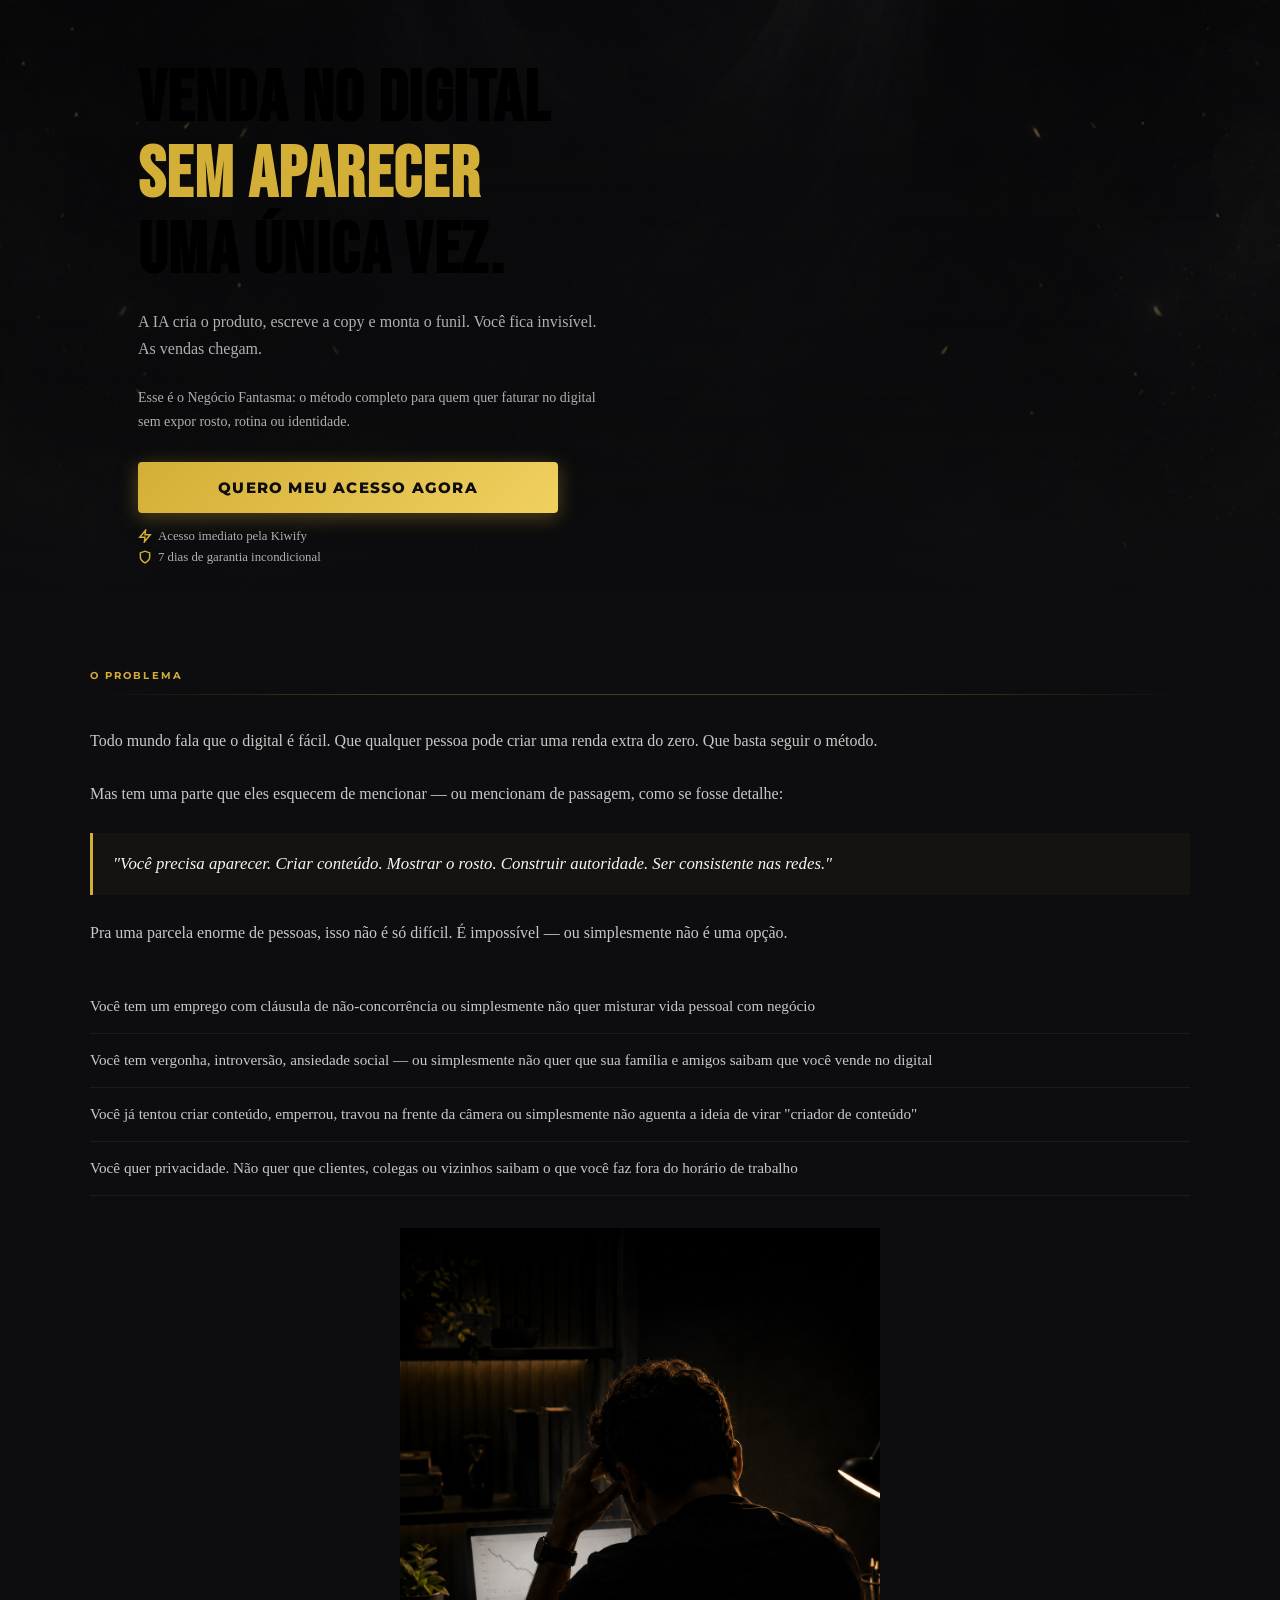
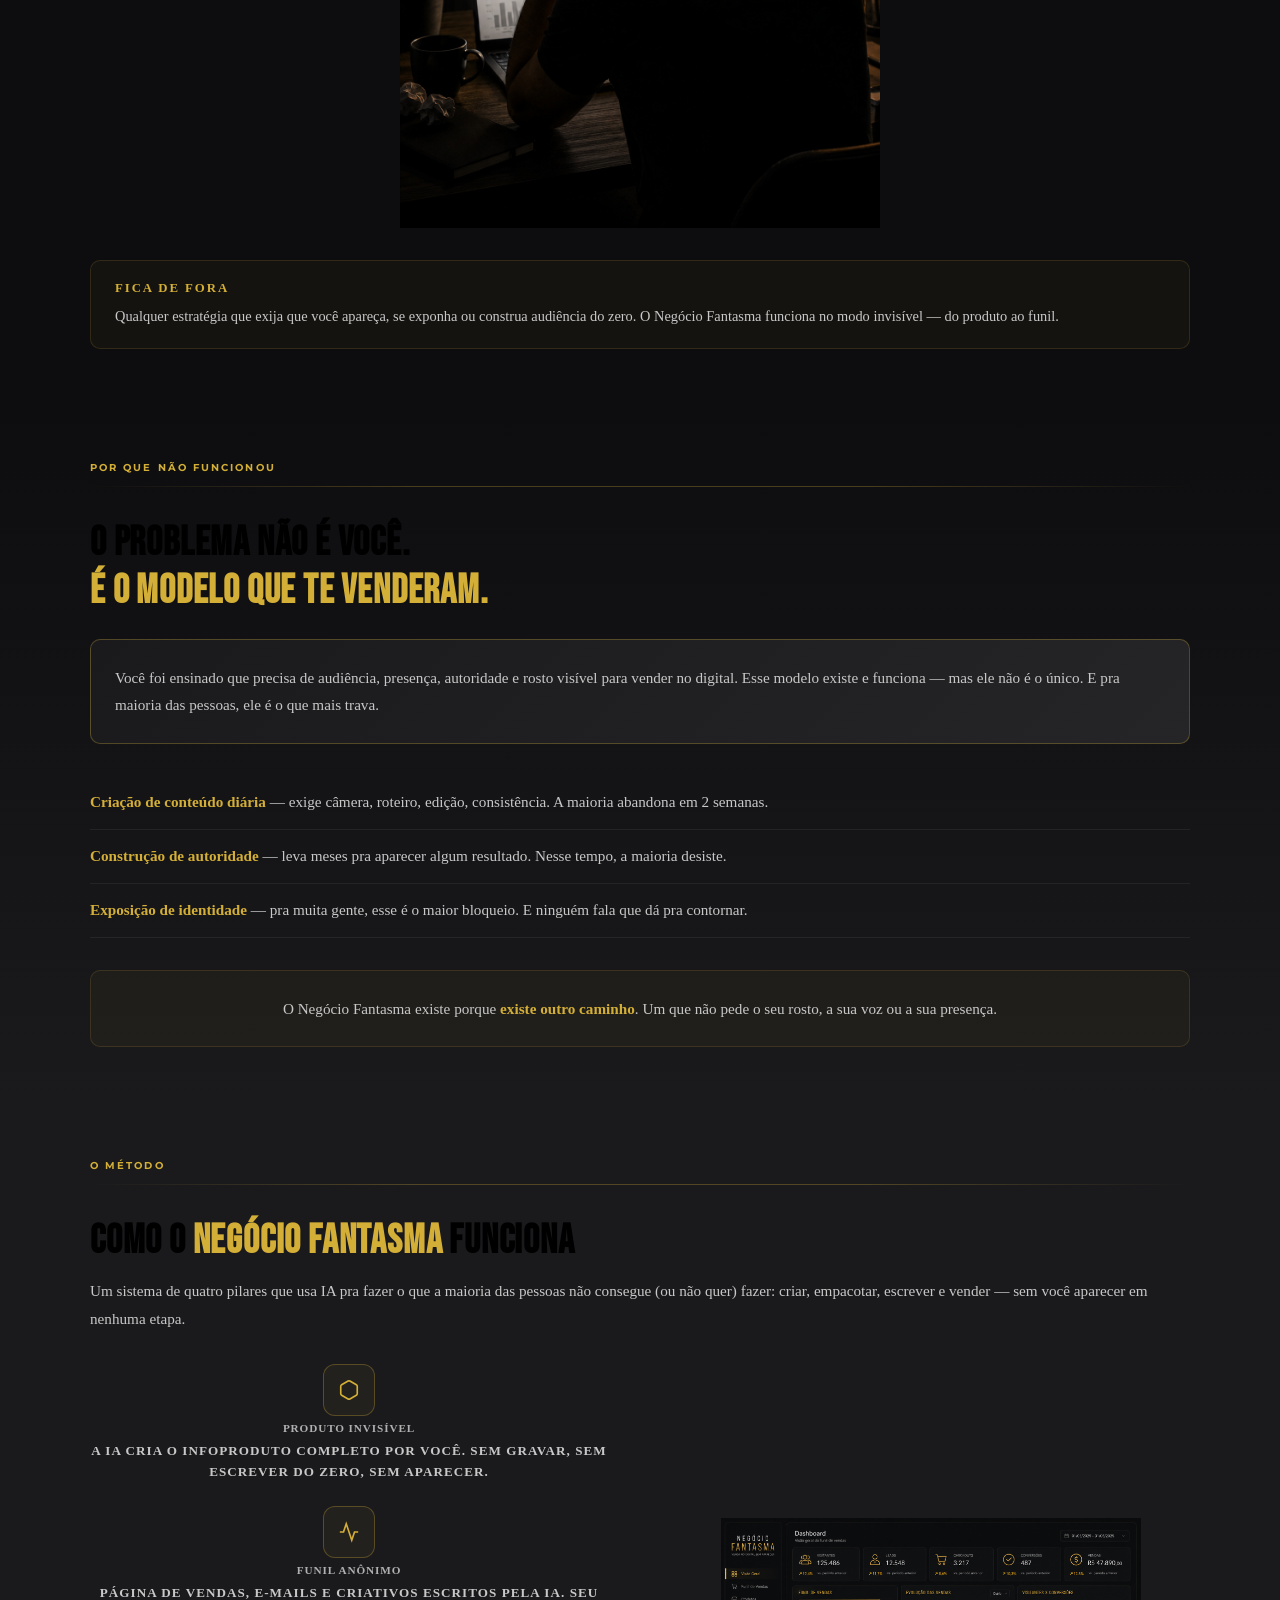
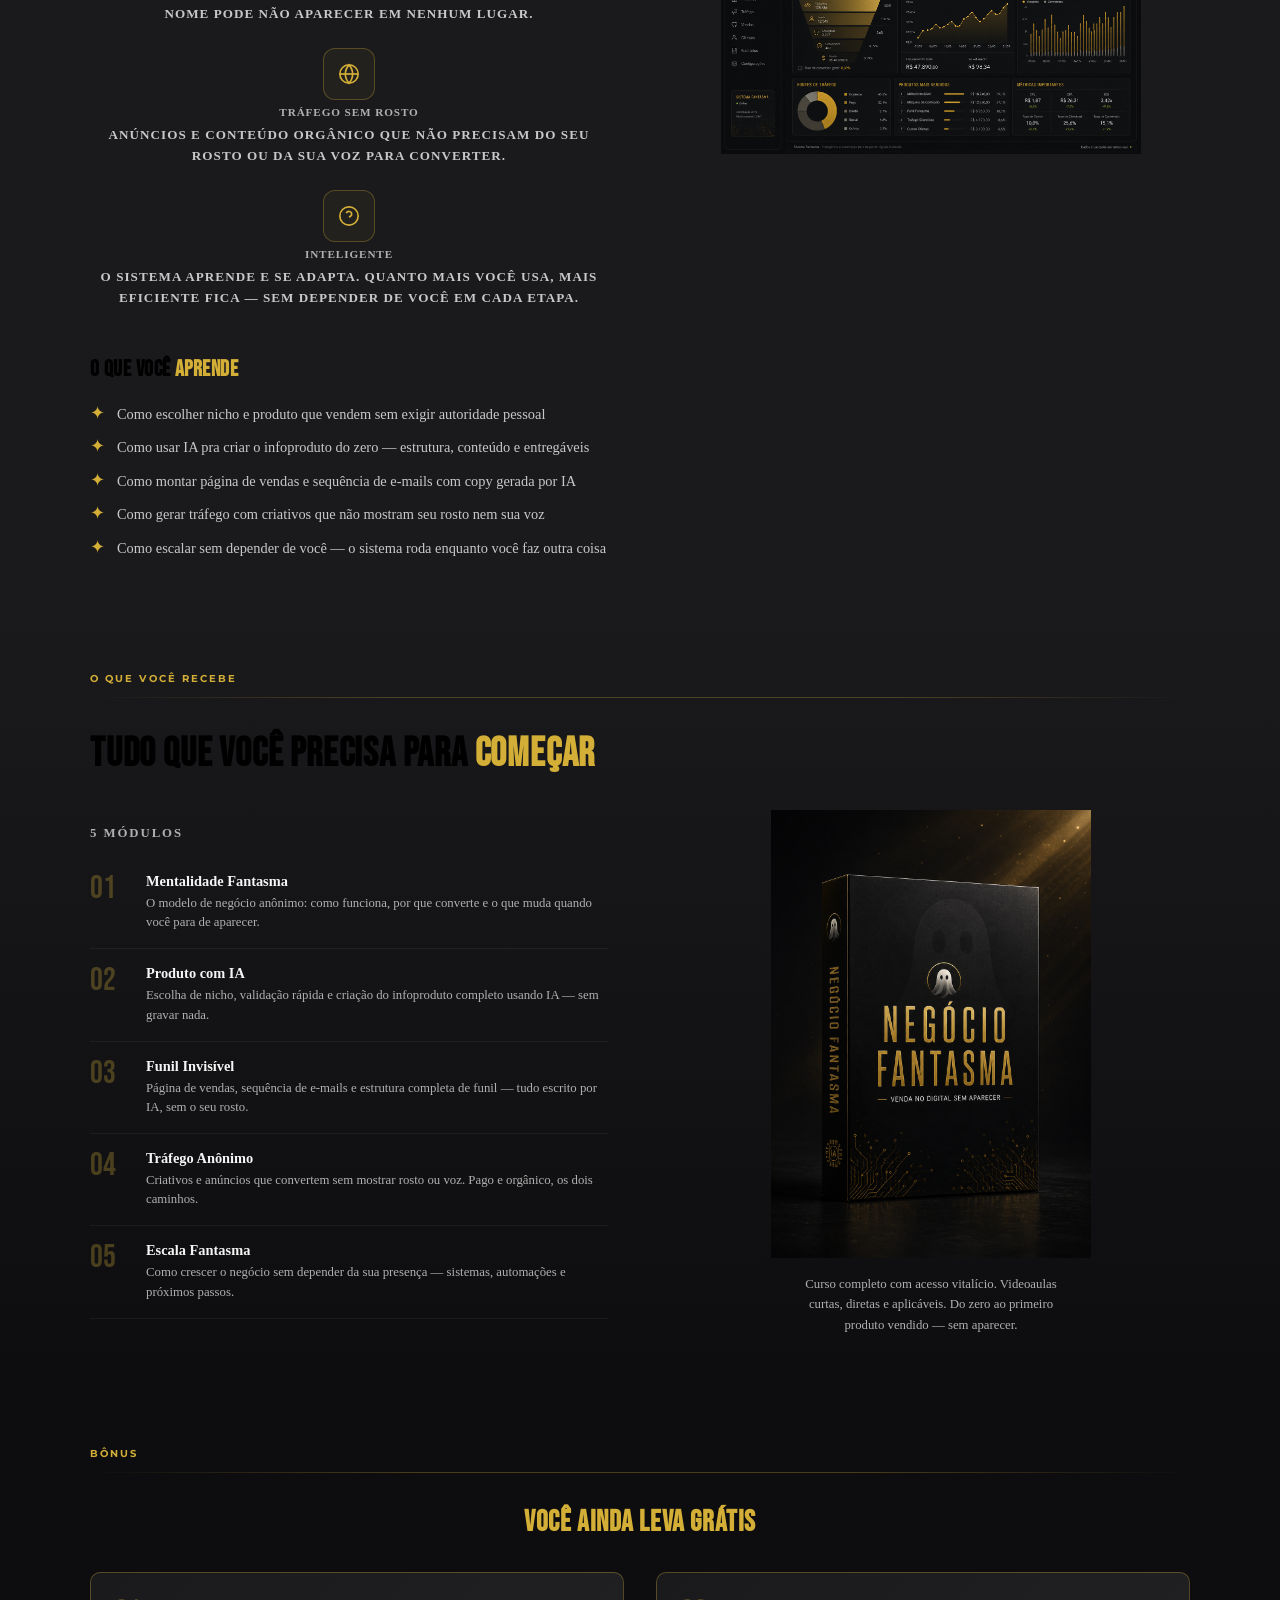
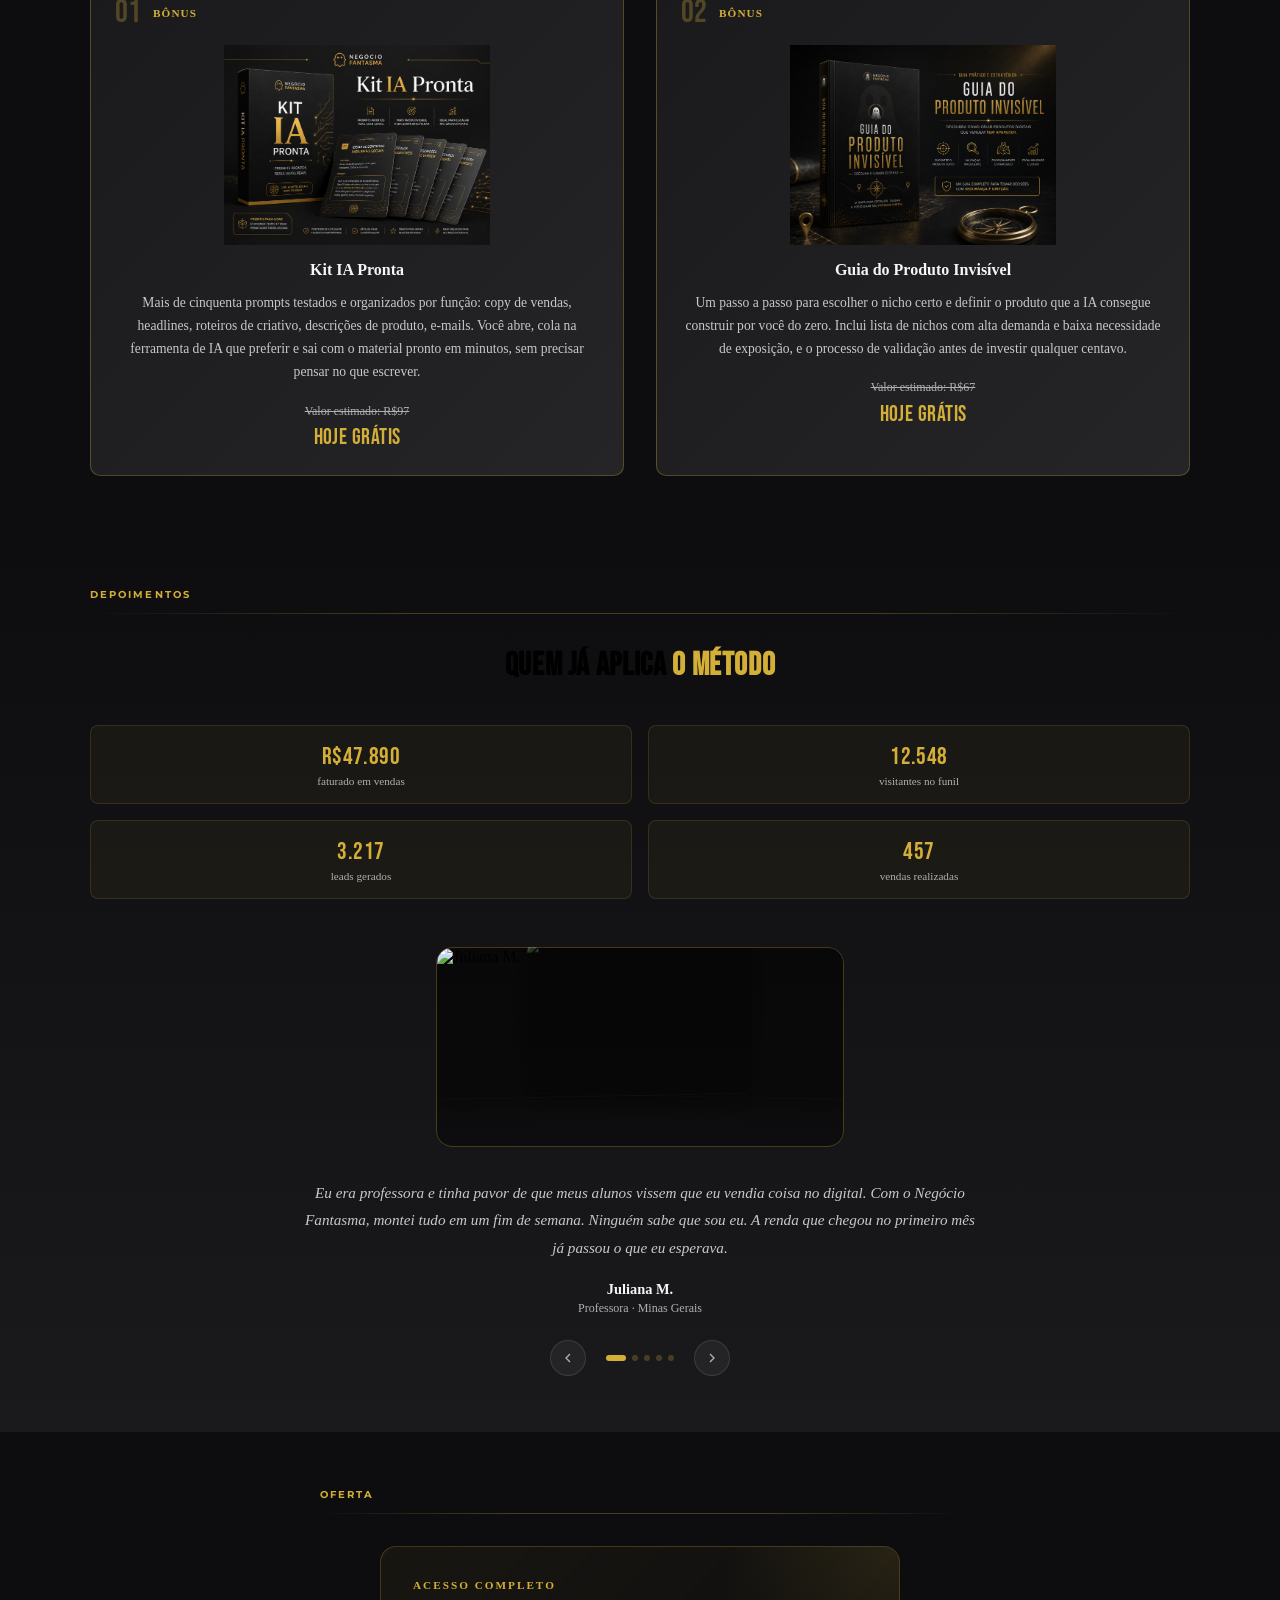
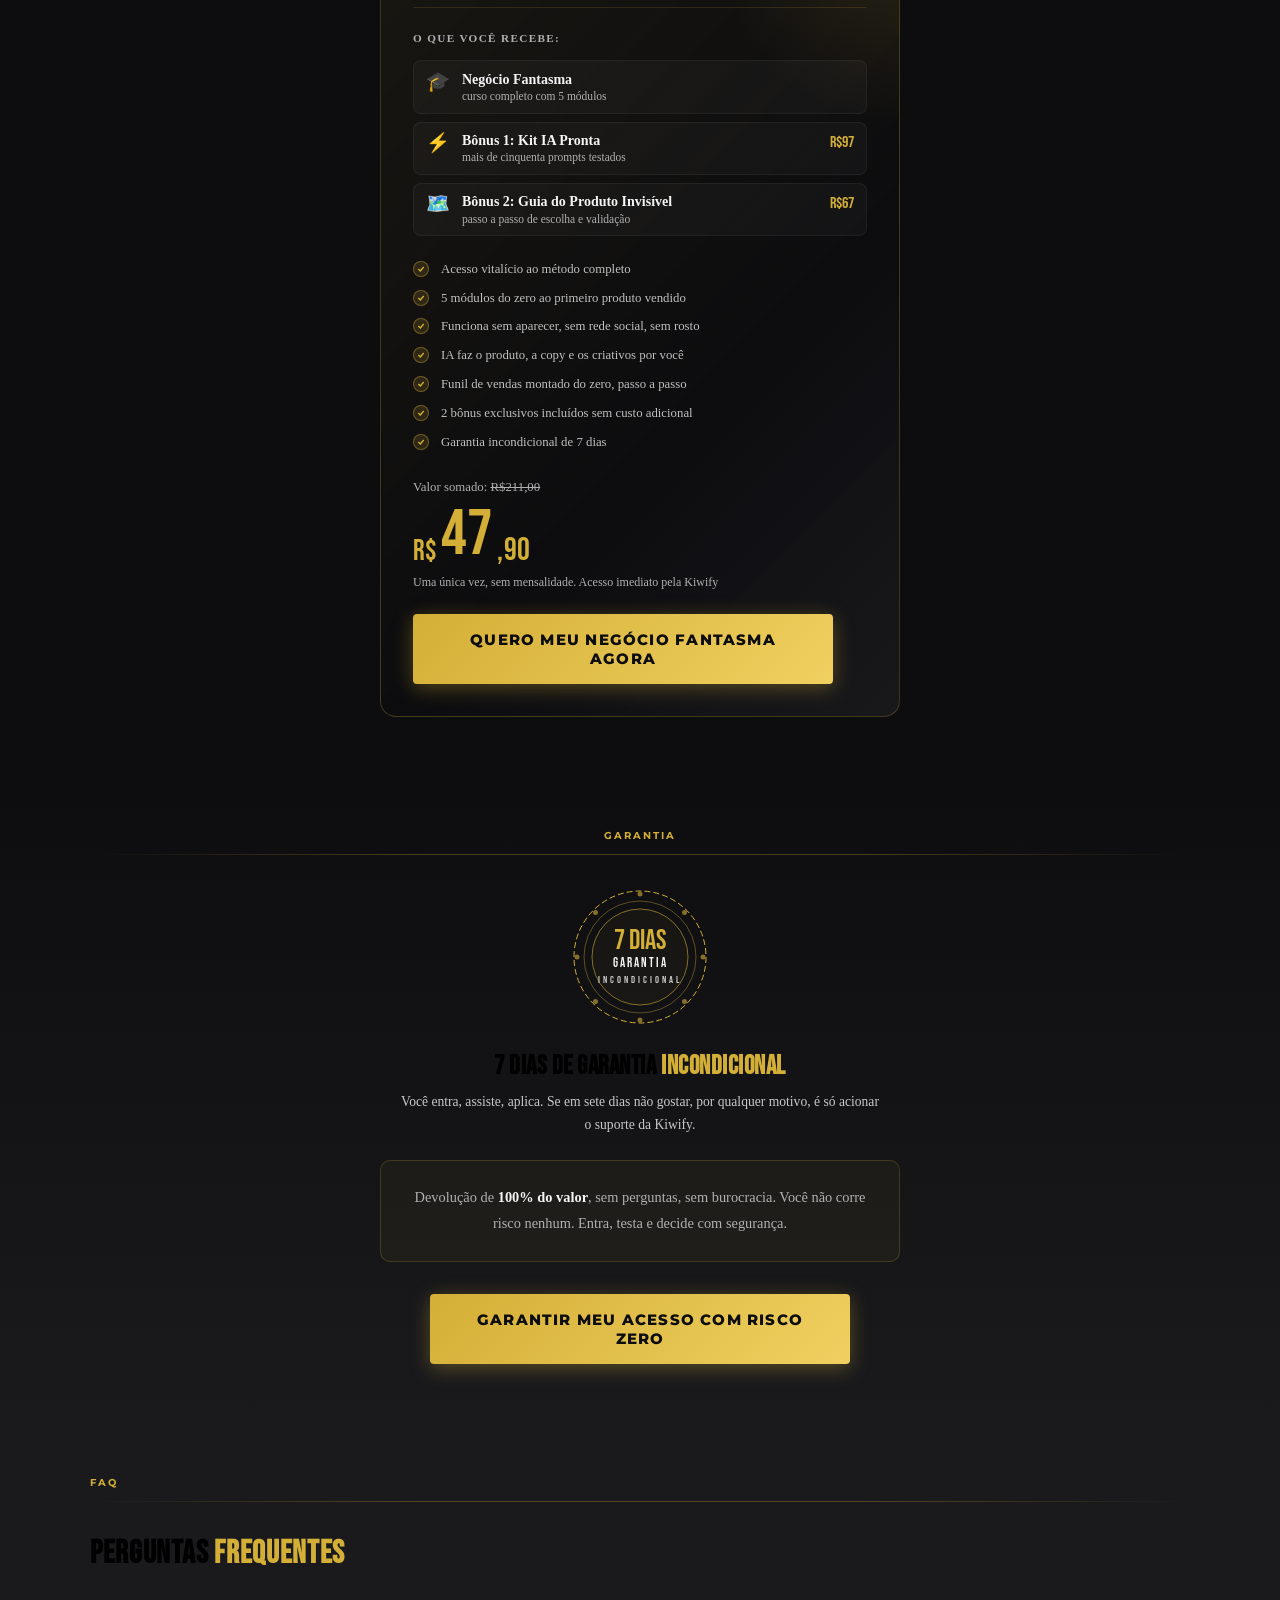
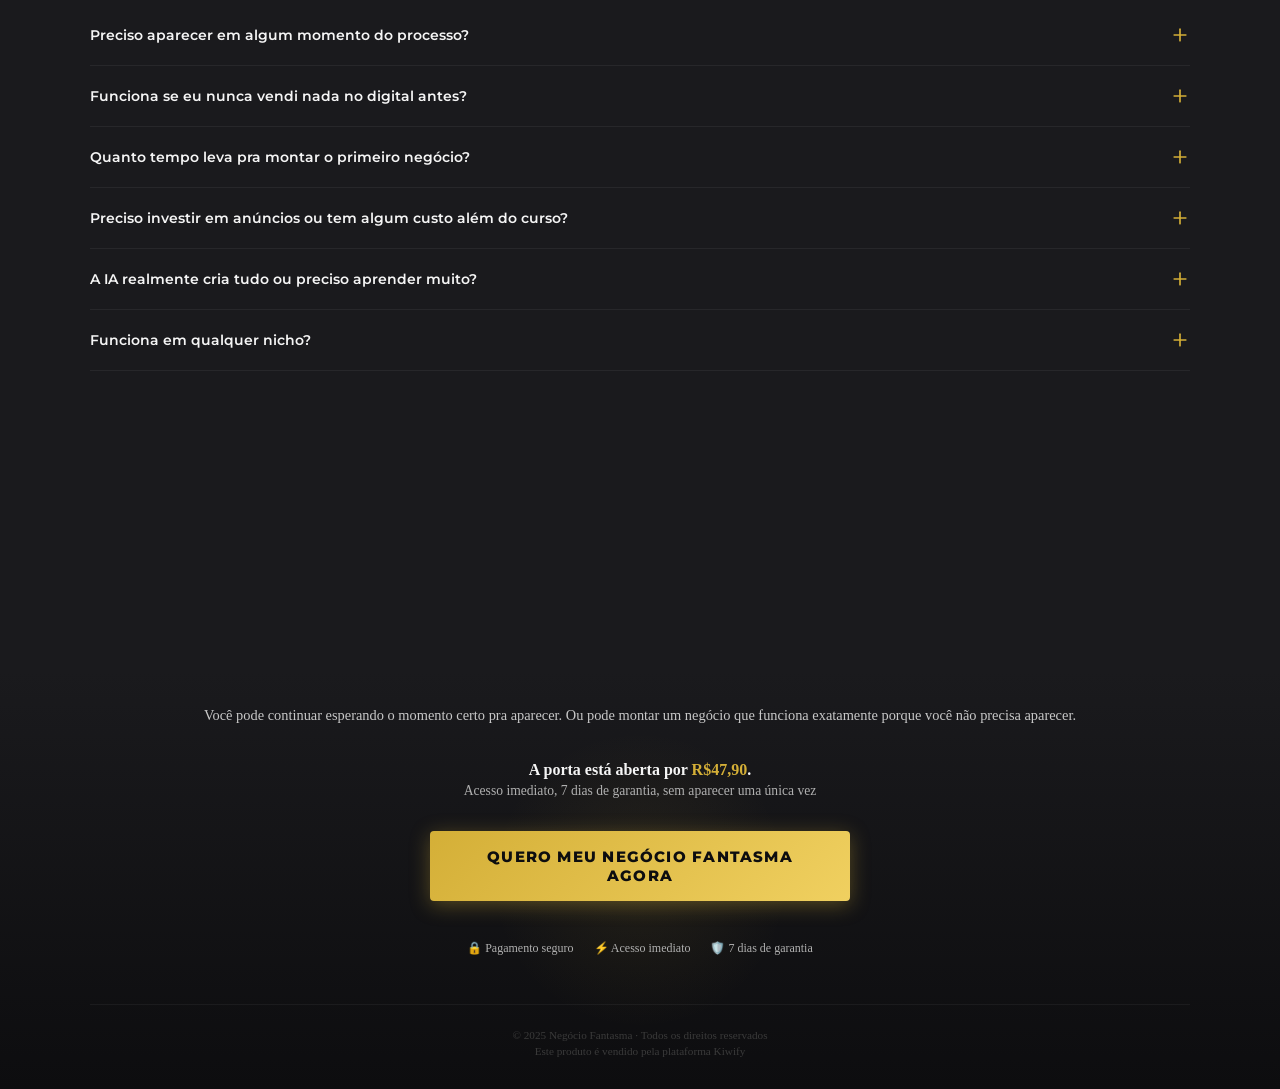
==== b/index.html @ 92efe352 "Teste A/B: variante /b com a VSL 2 Copia da LP raiz com o player VSL Play apontando pro segundo vide" ====
<!DOCTYPE html>
<html lang="pt-BR">
<head>
  <meta charset="UTF-8" />
  <meta name="viewport" content="width=device-width, initial-scale=1.0" />
  <title>Negócio Fantasma — Venda no Digital Sem Aparecer</title>
  <link rel="preconnect" href="https://fonts.googleapis.com" />
  <link rel="preconnect" href="https://fonts.gstatic.com" crossorigin />
  <link href="https://fonts.googleapis.com/css2?family=Bebas+Neue&family=Montserrat:ital,wght@0,400;0,500;0,600;0,700;1,400&display=swap" rel="stylesheet" />
  <link rel="stylesheet" href="/styles.css" />
  <link rel="preconnect" href="https://cdn.vslplay.com" />
  <link rel="preconnect" href="https://api.vslplay.com" />
  <link rel="preconnect" href="https://www.youtube.com" />
  <link rel="preload" as="script" href="https://cdn.vslplay.com/player.js" />
</head>
<body>

<!-- ===== HERO ===== -->
<section style="background:radial-gradient(ellipse at top center,#1a1a1d 0%,#0d0d0f 60%);padding:0;position:relative;overflow:hidden;">
  <!-- bg image espelho -->
  <div style="position:absolute;inset:0;z-index:0;opacity:0.35;transform:scaleX(-1);">
    <img src="/images/img1.png" alt="" aria-hidden="true" style="width:100%;height:100%;object-fit:cover;object-position:center;" />
  </div>
  <!-- bg image normal -->
  <div style="position:absolute;inset:0;z-index:0;opacity:0.45;">
    <img src="/images/img1.png" alt="" aria-hidden="true" style="width:100%;height:100%;object-fit:cover;object-position:center;" />
  </div>
  <!-- gradient overlay -->
  <div style="position:absolute;inset:0;z-index:1;background:linear-gradient(to bottom,rgba(13,13,15,0.1) 0%,rgba(13,13,15,0.5) 60%,#0d0d0f 100%);"></div>

  <div class="nf-hero-inner" style="position:relative;z-index:2;max-width:480px;margin:0 auto;padding:3rem 1.25rem 2rem;">
    <!-- LEFT — text + CTA -->
    <div class="nf-hero-left">
      <div style="text-align:center;margin-bottom:1.25rem;">
        <h1 class="nf-title" style="font-size:clamp(2.8rem,10vw,4.5rem);line-height:1;margin-bottom:0.25rem;">VENDA NO DIGITAL</h1>
        <h1 class="nf-title nf-gold" style="font-size:clamp(2.8rem,10vw,4.5rem);line-height:1;margin-bottom:0.25rem;">SEM APARECER</h1>
        <h1 class="nf-title" style="font-size:clamp(2.8rem,10vw,4.5rem);line-height:1;">UMA ÚNICA VEZ.</h1>
      </div>

      <p style="font-size:1rem;line-height:1.7;color:#b0b0b0;text-align:center;margin-bottom:1.5rem;">
        A IA cria o produto, escreve a copy e monta o funil. Você fica invisível. As vendas chegam.
      </p>

      <!-- VSL mobile -->
      <div class="nf-hero-vsl-mobile">
        <div id="nf-vsl-slot-mobile" style="margin-bottom:1.75rem;aspect-ratio:16/9;"></div>
      </div>

      <p style="font-size:0.875rem;line-height:1.7;color:#b0b0b0;text-align:center;margin-bottom:1.75rem;">
        Esse é o Negócio Fantasma: o método completo para quem quer faturar no digital sem expor rosto, rotina ou identidade.
      </p>

      <div style="display:flex;justify-content:center;margin-bottom:1rem;">
        <a href="#oferta" class="nf-btn nf-btn-pulse">QUERO MEU ACESSO AGORA</a>
      </div>

      <div class="nf-trust-badges" style="display:flex;flex-direction:column;gap:6px;align-items:center;margin-top:0.75rem;">
        <div class="nf-trust-badge">
          <svg width="14" height="14" viewBox="0 0 24 24" fill="none" stroke="currentColor" stroke-width="2.5"><polygon points="13 2 3 14 12 14 11 22 21 10 12 10 13 2"/></svg>
          <span>Acesso imediato pela Kiwify</span>
        </div>
        <div class="nf-trust-badge">
          <svg width="14" height="14" viewBox="0 0 24 24" fill="none" stroke="currentColor" stroke-width="2.5"><path d="M12 22s8-4 8-10V5l-8-3-8 3v7c0 6 8 10 8 10z"/></svg>
          <span>7 dias de garantia incondicional</span>
        </div>
      </div>
    </div>

    <!-- RIGHT — VSL desktop -->
    <div class="nf-hero-right nf-hero-vsl-desktop">
      <div id="nf-vsl-slot-desktop" style="aspect-ratio:16/9;width:100%;"></div>
    </div>
  </div>
</section>

<!-- ===== DOR ===== -->
<section class="nf-section" style="background:#0d0d0f;">
  <div class="nf-container">
    <p class="nf-section-label">O problema</p>
    <div class="nf-divider" style="margin:0.75rem 0 2rem;"></div>

    <div class="nf-fade-up">
      <p style="font-size:1rem;line-height:1.8;color:#c8c8c8;margin-bottom:1.5rem;">
        Todo mundo fala que o digital é fácil. Que qualquer pessoa pode criar uma renda extra do zero. Que basta seguir o método.
      </p>
      <p style="font-size:1rem;line-height:1.8;color:#c8c8c8;margin-bottom:1.5rem;">
        Mas tem uma parte que eles esquecem de mencionar — ou mencionam de passagem, como se fosse detalhe:
      </p>

      <div style="border-left:3px solid #d4af37;padding:1rem 1.25rem;margin-bottom:1.5rem;background:rgba(212,175,55,0.03);">
        <p style="font-size:1.05rem;line-height:1.8;color:#f5f5f5;font-style:italic;margin:0;">
          "Você precisa aparecer. Criar conteúdo. Mostrar o rosto. Construir autoridade. Ser consistente nas redes."
        </p>
      </div>

      <p style="font-size:1rem;line-height:1.8;color:#c8c8c8;margin-bottom:2rem;">
        Pra uma parcela enorme de pessoas, isso não é só difícil. É impossível — ou simplesmente não é uma opção.
      </p>
    </div>

    <div class="nf-stagger" style="margin-bottom:2rem;">
      <div style="padding:0.85rem 0;border-bottom:1px solid rgba(255,255,255,0.06);">
        <p style="font-size:0.95rem;line-height:1.7;color:#c8c8c8;margin:0;">Você tem um emprego com cláusula de não-concorrência ou simplesmente não quer misturar vida pessoal com negócio</p>
      </div>
      <div style="padding:0.85rem 0;border-bottom:1px solid rgba(255,255,255,0.06);">
        <p style="font-size:0.95rem;line-height:1.7;color:#c8c8c8;margin:0;">Você tem vergonha, introversão, ansiedade social — ou simplesmente não quer que sua família e amigos saibam que você vende no digital</p>
      </div>
      <div style="padding:0.85rem 0;border-bottom:1px solid rgba(255,255,255,0.06);">
        <p style="font-size:0.95rem;line-height:1.7;color:#c8c8c8;margin:0;">Você já tentou criar conteúdo, emperrou, travou na frente da câmera ou simplesmente não aguenta a ideia de virar "criador de conteúdo"</p>
      </div>
      <div style="padding:0.85rem 0;border-bottom:1px solid rgba(255,255,255,0.06);">
        <p style="font-size:0.95rem;line-height:1.7;color:#c8c8c8;margin:0;">Você quer privacidade. Não quer que clientes, colegas ou vizinhos saibam o que você faz fora do horário de trabalho</p>
      </div>
    </div>

    <div style="margin-bottom:2rem;">
      <img src="/images/img3.png" alt="Negócio Fantasma" style="width:100%;max-width:480px;display:block;margin:0 auto;" />
    </div>

    <div class="nf-fade-up" style="background:rgba(212,175,55,0.04);border:1px solid rgba(212,175,55,0.15);border-radius:10px;padding:1.25rem 1.5rem;">
      <p style="font-size:0.8rem;font-weight:700;letter-spacing:0.15em;text-transform:uppercase;color:#d4af37;margin-bottom:0.5rem;">Fica de fora</p>
      <p style="font-size:0.9rem;line-height:1.7;color:#c8c8c8;margin:0;">
        Qualquer estratégia que exija que você apareça, se exponha ou construa audiência do zero. O Negócio Fantasma funciona no modo invisível — do produto ao funil.
      </p>
    </div>
  </div>
</section>

<!-- ===== POR QUE NÃO FUNCIONOU ===== -->
<section class="nf-section" style="background:linear-gradient(180deg,#0d0d0f 0%,#1a1a1d 100%);">
  <div class="nf-container">
    <p class="nf-section-label">Por que não funcionou</p>
    <div class="nf-divider" style="margin:0.75rem 0 2rem;"></div>

    <h2 class="nf-title nf-fade-up" style="font-size:clamp(1.8rem,5vw,2.5rem);margin-bottom:1.5rem;">
      O PROBLEMA NÃO É VOCÊ.<br/>
      <span class="nf-gold">É O MODELO QUE TE VENDERAM.</span>
    </h2>

    <div class="nf-card-gold nf-fade-up" style="margin-bottom:2rem;">
      <p style="font-size:0.95rem;line-height:1.8;color:#c8c8c8;margin:0;">
        Você foi ensinado que precisa de audiência, presença, autoridade e rosto visível para vender no digital. Esse modelo existe e funciona — mas ele não é o único. E pra maioria das pessoas, ele é o que mais trava.
      </p>
    </div>

    <div class="nf-stagger" style="margin-bottom:2rem;">
      <div style="padding:0.85rem 0;border-bottom:1px solid rgba(255,255,255,0.06);">
        <p style="font-size:0.95rem;line-height:1.7;color:#c8c8c8;margin:0;"><span style="color:#d4af37;font-weight:700;">Criação de conteúdo diária</span> — exige câmera, roteiro, edição, consistência. A maioria abandona em 2 semanas.</p>
      </div>
      <div style="padding:0.85rem 0;border-bottom:1px solid rgba(255,255,255,0.06);">
        <p style="font-size:0.95rem;line-height:1.7;color:#c8c8c8;margin:0;"><span style="color:#d4af37;font-weight:700;">Construção de autoridade</span> — leva meses pra aparecer algum resultado. Nesse tempo, a maioria desiste.</p>
      </div>
      <div style="padding:0.85rem 0;border-bottom:1px solid rgba(255,255,255,0.06);">
        <p style="font-size:0.95rem;line-height:1.7;color:#c8c8c8;margin:0;"><span style="color:#d4af37;font-weight:700;">Exposição de identidade</span> — pra muita gente, esse é o maior bloqueio. E ninguém fala que dá pra contornar.</p>
      </div>
    </div>

    <div class="nf-fade-up" style="background:rgba(212,175,55,0.04);border:1px solid rgba(212,175,55,0.15);border-radius:10px;padding:1.5rem;text-align:center;">
      <p style="font-size:0.95rem;line-height:1.8;color:#c8c8c8;margin:0;">
        O Negócio Fantasma existe porque <span class="nf-gold" style="font-weight:700;">existe outro caminho</span>. Um que não pede o seu rosto, a sua voz ou a sua presença.
      </p>
    </div>
  </div>
</section>

<!-- ===== MÉTODO ===== -->
<section class="nf-section" style="background:#1a1a1d;">
  <div class="nf-container">
    <p class="nf-section-label">O Método</p>
    <div class="nf-divider" style="margin:0.75rem 0 2rem;"></div>

    <h2 class="nf-title nf-fade-up" style="font-size:clamp(1.8rem,5vw,2.5rem);margin-bottom:0.75rem;">
      COMO O <span class="nf-gold">NEGÓCIO FANTASMA</span> FUNCIONA
    </h2>

    <p class="nf-fade-up" style="font-size:0.95rem;line-height:1.8;color:#c8c8c8;margin-bottom:2rem;">
      Um sistema de quatro pilares que usa IA pra fazer o que a maioria das pessoas não consegue (ou não quer) fazer: criar, empacotar, escrever e vender — sem você aparecer em nenhuma etapa.
    </p>

    <div class="nf-grid-2 nf-fade-up" style="margin-bottom:3rem;">
      <!-- left: pillars -->
      <div style="display:flex;flex-direction:column;gap:1.5rem;">
        <div class="nf-icon-pill">
          <div class="icon-wrap">
            <svg width="22" height="22" viewBox="0 0 24 24" fill="none" stroke="currentColor" stroke-width="1.8"><path d="M21 16V8a2 2 0 0 0-1-1.73l-7-4a2 2 0 0 0-2 0l-7 4A2 2 0 0 0 3 8v8a2 2 0 0 0 1 1.73l7 4a2 2 0 0 0 2 0l7-4A2 2 0 0 0 21 16z"/></svg>
          </div>
          <span style="font-size:0.7rem;font-weight:700;letter-spacing:0.08em;text-transform:uppercase;color:#b0b0b0;">PRODUTO INVISÍVEL</span>
          <p style="font-size:0.82rem;line-height:1.6;color:#c8c8c8;text-align:center;margin:0;">A IA cria o infoproduto completo por você. Sem gravar, sem escrever do zero, sem aparecer.</p>
        </div>
        <div class="nf-icon-pill">
          <div class="icon-wrap">
            <svg width="22" height="22" viewBox="0 0 24 24" fill="none" stroke="currentColor" stroke-width="1.8"><path d="M22 12h-4l-3 9L9 3l-3 9H2"/></svg>
          </div>
          <span style="font-size:0.7rem;font-weight:700;letter-spacing:0.08em;text-transform:uppercase;color:#b0b0b0;">FUNIL ANÔNIMO</span>
          <p style="font-size:0.82rem;line-height:1.6;color:#c8c8c8;text-align:center;margin:0;">Página de vendas, e-mails e criativos escritos pela IA. Seu nome pode não aparecer em nenhum lugar.</p>
        </div>
        <div class="nf-icon-pill">
          <div class="icon-wrap">
            <svg width="22" height="22" viewBox="0 0 24 24" fill="none" stroke="currentColor" stroke-width="1.8"><circle cx="12" cy="12" r="10"/><line x1="2" y1="12" x2="22" y2="12"/><path d="M12 2a15.3 15.3 0 0 1 4 10 15.3 15.3 0 0 1-4 10 15.3 15.3 0 0 1-4-10 15.3 15.3 0 0 1 4-10z"/></svg>
          </div>
          <span style="font-size:0.7rem;font-weight:700;letter-spacing:0.08em;text-transform:uppercase;color:#b0b0b0;">TRÁFEGO SEM ROSTO</span>
          <p style="font-size:0.82rem;line-height:1.6;color:#c8c8c8;text-align:center;margin:0;">Anúncios e conteúdo orgânico que não precisam do seu rosto ou da sua voz para converter.</p>
        </div>
        <div class="nf-icon-pill">
          <div class="icon-wrap">
            <svg width="22" height="22" viewBox="0 0 24 24" fill="none" stroke="currentColor" stroke-width="1.8"><circle cx="12" cy="12" r="10"/><path d="M9.09 9a3 3 0 0 1 5.83 1c0 2-3 3-3 3"/><line x1="12" y1="17" x2="12.01" y2="17"/></svg>
          </div>
          <span style="font-size:0.7rem;font-weight:700;letter-spacing:0.08em;text-transform:uppercase;color:#b0b0b0;">INTELIGENTE</span>
          <p style="font-size:0.82rem;line-height:1.6;color:#c8c8c8;text-align:center;margin:0;">O sistema aprende e se adapta. Quanto mais você usa, mais eficiente fica — sem depender de você em cada etapa.</p>
        </div>
      </div>

      <!-- right: image -->
      <div style="display:flex;align-items:center;justify-content:center;">
        <img src="/images/img4.png" alt="Método Negócio Fantasma" style="width:100%;max-width:420px;display:block;" />
      </div>
    </div>

    <div class="nf-fade-up">
      <h3 class="nf-title" style="font-size:1.4rem;margin-bottom:1.25rem;">O QUE VOCÊ <span class="nf-gold">APRENDE</span></h3>
      <div style="display:flex;flex-direction:column;gap:0.65rem;">
        <div style="display:flex;gap:0.75rem;align-items:flex-start;">
          <span style="color:#d4af37;font-size:1.1rem;line-height:1;flex-shrink:0;margin-top:2px;">✦</span>
          <p style="font-size:0.9rem;line-height:1.6;color:#c8c8c8;margin:0;">Como escolher nicho e produto que vendem sem exigir autoridade pessoal</p>
        </div>
        <div style="display:flex;gap:0.75rem;align-items:flex-start;">
          <span style="color:#d4af37;font-size:1.1rem;line-height:1;flex-shrink:0;margin-top:2px;">✦</span>
          <p style="font-size:0.9rem;line-height:1.6;color:#c8c8c8;margin:0;">Como usar IA pra criar o infoproduto do zero — estrutura, conteúdo e entregáveis</p>
        </div>
        <div style="display:flex;gap:0.75rem;align-items:flex-start;">
          <span style="color:#d4af37;font-size:1.1rem;line-height:1;flex-shrink:0;margin-top:2px;">✦</span>
          <p style="font-size:0.9rem;line-height:1.6;color:#c8c8c8;margin:0;">Como montar página de vendas e sequência de e-mails com copy gerada por IA</p>
        </div>
        <div style="display:flex;gap:0.75rem;align-items:flex-start;">
          <span style="color:#d4af37;font-size:1.1rem;line-height:1;flex-shrink:0;margin-top:2px;">✦</span>
          <p style="font-size:0.9rem;line-height:1.6;color:#c8c8c8;margin:0;">Como gerar tráfego com criativos que não mostram seu rosto nem sua voz</p>
        </div>
        <div style="display:flex;gap:0.75rem;align-items:flex-start;">
          <span style="color:#d4af37;font-size:1.1rem;line-height:1;flex-shrink:0;margin-top:2px;">✦</span>
          <p style="font-size:0.9rem;line-height:1.6;color:#c8c8c8;margin:0;">Como escalar sem depender de você — o sistema roda enquanto você faz outra coisa</p>
        </div>
      </div>
    </div>
  </div>
</section>

<!-- ===== O QUE VOCÊ RECEBE ===== -->
<section class="nf-section" style="background:linear-gradient(180deg,#1a1a1d 0%,#0d0d0f 100%);">
  <div class="nf-container">
    <p class="nf-section-label">O que você recebe</p>
    <div class="nf-divider" style="margin:0.75rem 0 2rem;"></div>

    <h2 class="nf-title nf-fade-up" style="font-size:clamp(1.8rem,5vw,2.5rem);margin-bottom:2rem;">
      TUDO QUE VOCÊ PRECISA PARA <span class="nf-gold">COMEÇAR</span>
    </h2>

    <div class="nf-grid-2 nf-grid-reverse nf-fade-up">
      <!-- left: image + caption -->
      <div style="display:flex;flex-direction:column;align-items:center;">
        <img src="/images/img5.png" alt="Negócio Fantasma — Curso Completo" style="width:72%;max-width:320px;display:block;margin-bottom:1rem;" />
        <p style="font-size:0.8rem;line-height:1.6;color:#b0b0b0;text-align:center;max-width:280px;">
          Curso completo com acesso vitalício. Videoaulas curtas, diretas e aplicáveis. Do zero ao primeiro produto vendido — sem aparecer.
        </p>
      </div>

      <!-- right: modules -->
      <div>
        <h3 style="font-size:0.8rem;font-weight:700;letter-spacing:0.15em;text-transform:uppercase;color:#b0b0b0;margin-bottom:1rem;">5 MÓDULOS</h3>
        <div>
          <div class="nf-module-item">
            <span class="nf-module-num">01</span>
            <div>
              <p style="font-size:0.9rem;font-weight:700;color:#f5f5f5;margin-bottom:0.25rem;">Mentalidade Fantasma</p>
              <p style="font-size:0.8rem;color:#b0b0b0;line-height:1.5;margin:0;">O modelo de negócio anônimo: como funciona, por que converte e o que muda quando você para de aparecer.</p>
            </div>
          </div>
          <div class="nf-module-item">
            <span class="nf-module-num">02</span>
            <div>
              <p style="font-size:0.9rem;font-weight:700;color:#f5f5f5;margin-bottom:0.25rem;">Produto com IA</p>
              <p style="font-size:0.8rem;color:#b0b0b0;line-height:1.5;margin:0;">Escolha de nicho, validação rápida e criação do infoproduto completo usando IA — sem gravar nada.</p>
            </div>
          </div>
          <div class="nf-module-item">
            <span class="nf-module-num">03</span>
            <div>
              <p style="font-size:0.9rem;font-weight:700;color:#f5f5f5;margin-bottom:0.25rem;">Funil Invisível</p>
              <p style="font-size:0.8rem;color:#b0b0b0;line-height:1.5;margin:0;">Página de vendas, sequência de e-mails e estrutura completa de funil — tudo escrito por IA, sem o seu rosto.</p>
            </div>
          </div>
          <div class="nf-module-item">
            <span class="nf-module-num">04</span>
            <div>
              <p style="font-size:0.9rem;font-weight:700;color:#f5f5f5;margin-bottom:0.25rem;">Tráfego Anônimo</p>
              <p style="font-size:0.8rem;color:#b0b0b0;line-height:1.5;margin:0;">Criativos e anúncios que convertem sem mostrar rosto ou voz. Pago e orgânico, os dois caminhos.</p>
            </div>
          </div>
          <div class="nf-module-item">
            <span class="nf-module-num">05</span>
            <div>
              <p style="font-size:0.9rem;font-weight:700;color:#f5f5f5;margin-bottom:0.25rem;">Escala Fantasma</p>
              <p style="font-size:0.8rem;color:#b0b0b0;line-height:1.5;margin:0;">Como crescer o negócio sem depender da sua presença — sistemas, automações e próximos passos.</p>
            </div>
          </div>
        </div>
      </div>
    </div>
  </div>
</section>

<!-- ===== BÔNUS ===== -->
<section class="nf-section" style="background:#0d0d0f;">
  <div class="nf-container">
    <p class="nf-section-label">Bônus</p>
    <div class="nf-divider" style="margin:0.75rem 0 2rem;"></div>

    <h2 class="nf-title nf-fade-up" style="font-size:1.8rem;color:#d4af37;text-align:center;margin-bottom:2rem;">VOCÊ AINDA LEVA GRÁTIS</h2>

    <div class="nf-bonus-grid nf-stagger">
      <!-- Bônus 1 -->
      <div class="nf-card-gold" style="text-align:center;">
        <div style="display:flex;align-items:center;gap:0.75rem;margin-bottom:1rem;">
          <span style="font-family:'Bebas Neue',sans-serif;font-size:2rem;color:rgba(212,175,55,0.3);line-height:1;">01</span>
          <span style="font-size:0.7rem;font-weight:700;letter-spacing:0.1em;text-transform:uppercase;color:#d4af37;">Bônus</span>
        </div>
        <img src="/images/img6.png" alt="Kit IA Pronta" style="width:100%;max-width:320px;height:200px;object-fit:contain;display:block;margin:0 auto 1rem;" />
        <h3 style="font-size:1rem;font-weight:700;color:#f5f5f5;text-align:center;margin-bottom:0.75rem;">Kit IA Pronta</h3>
        <p style="font-size:0.85rem;line-height:1.7;color:#c8c8c8;margin-bottom:1.25rem;">
          Mais de cinquenta prompts testados e organizados por função: copy de vendas, headlines, roteiros de criativo, descrições de produto, e-mails. Você abre, cola na ferramenta de IA que preferir e sai com o material pronto em minutos, sem precisar pensar no que escrever.
        </p>
        <div>
          <p style="font-size:0.75rem;color:#b0b0b0;margin-bottom:0.35rem;"><s>Valor estimado: R$97</s></p>
          <p class="nf-title" style="font-size:1.4rem;color:#d4af37;margin:0;">HOJE GRÁTIS</p>
        </div>
      </div>

      <!-- Bônus 2 -->
      <div class="nf-card-gold" style="text-align:center;">
        <div style="display:flex;align-items:center;gap:0.75rem;margin-bottom:1rem;">
          <span style="font-family:'Bebas Neue',sans-serif;font-size:2rem;color:rgba(212,175,55,0.3);line-height:1;">02</span>
          <span style="font-size:0.7rem;font-weight:700;letter-spacing:0.1em;text-transform:uppercase;color:#d4af37;">Bônus</span>
        </div>
        <img src="/images/img7.png" alt="Guia do Produto Invisível" style="width:100%;max-width:320px;height:200px;object-fit:contain;display:block;margin:0 auto 1rem;" />
        <h3 style="font-size:1rem;font-weight:700;color:#f5f5f5;text-align:center;margin-bottom:0.75rem;">Guia do Produto Invisível</h3>
        <p style="font-size:0.85rem;line-height:1.7;color:#c8c8c8;margin-bottom:1.25rem;">
          Um passo a passo para escolher o nicho certo e definir o produto que a IA consegue construir por você do zero. Inclui lista de nichos com alta demanda e baixa necessidade de exposição, e o processo de validação antes de investir qualquer centavo.
        </p>
        <div>
          <p style="font-size:0.75rem;color:#b0b0b0;margin-bottom:0.35rem;"><s>Valor estimado: R$67</s></p>
          <p class="nf-title" style="font-size:1.4rem;color:#d4af37;margin:0;">HOJE GRÁTIS</p>
        </div>
      </div>
    </div>
  </div>
</section>

<!-- ===== DEPOIMENTOS ===== -->
<section class="nf-section" style="background:linear-gradient(180deg,#0d0d0f 0%,#1a1a1d 100%);">
  <div class="nf-container">
    <p class="nf-section-label">Depoimentos</p>
    <div class="nf-divider" style="margin:0.75rem 0 2rem;"></div>

    <h2 class="nf-title nf-fade-up" style="font-size:2rem;text-align:center;margin-bottom:2.5rem;">
      QUEM JÁ APLICA <span class="nf-gold">O MÉTODO</span>
    </h2>

    <!-- Stats 2x2 -->
    <div class="nf-fade-up" style="display:grid;grid-template-columns:repeat(2,1fr);gap:1rem;margin-bottom:3rem;">
      <div style="background:rgba(212,175,55,0.05);border:1px solid rgba(212,175,55,0.15);border-radius:8px;padding:1rem;text-align:center;">
        <p class="nf-title" style="font-size:1.5rem;color:#d4af37;margin-bottom:0.25rem;">R$47.890</p>
        <p style="font-size:0.7rem;color:#b0b0b0;margin:0;">faturado em vendas</p>
      </div>
      <div style="background:rgba(212,175,55,0.05);border:1px solid rgba(212,175,55,0.15);border-radius:8px;padding:1rem;text-align:center;">
        <p class="nf-title" style="font-size:1.5rem;color:#d4af37;margin-bottom:0.25rem;">12.548</p>
        <p style="font-size:0.7rem;color:#b0b0b0;margin:0;">visitantes no funil</p>
      </div>
      <div style="background:rgba(212,175,55,0.05);border:1px solid rgba(212,175,55,0.15);border-radius:8px;padding:1rem;text-align:center;">
        <p class="nf-title" style="font-size:1.5rem;color:#d4af37;margin-bottom:0.25rem;">3.217</p>
        <p style="font-size:0.7rem;color:#b0b0b0;margin:0;">leads gerados</p>
      </div>
      <div style="background:rgba(212,175,55,0.05);border:1px solid rgba(212,175,55,0.15);border-radius:8px;padding:1rem;text-align:center;">
        <p class="nf-title" style="font-size:1.5rem;color:#d4af37;margin-bottom:0.25rem;">457</p>
        <p style="font-size:0.7rem;color:#b0b0b0;margin:0;">vendas realizadas</p>
      </div>
    </div>

    <!-- CircularTestimonials -->
    <div id="nf-circ-container" class="nf-fade-up" style="max-width:680px;margin:0 auto;">
      <div class="nf-circ-images" style="position:relative;height:200px;display:flex;align-items:flex-end;justify-content:center;margin-bottom:2rem;perspective:800px;"></div>

      <div style="text-align:center;margin-bottom:1.5rem;">
        <p class="nf-circ-quote" style="font-size:0.95rem;line-height:1.8;color:#c8c8c8;font-style:italic;margin-bottom:1.25rem;min-height:80px;transition:opacity 0.3s,transform 0.3s;"></p>
        <p class="nf-circ-name" style="font-size:0.9rem;font-weight:700;color:#f5f5f5;margin-bottom:0.2rem;"></p>
        <p class="nf-circ-designation" style="font-size:0.75rem;color:#b0b0b0;margin:0;"></p>
      </div>

      <div style="display:flex;align-items:center;justify-content:center;gap:1.25rem;">
        <button class="nf-circ-prev" aria-label="Anterior" style="width:36px;height:36px;border-radius:50%;background:rgba(255,255,255,0.05);border:1px solid rgba(255,255,255,0.1);color:#b0b0b0;cursor:pointer;display:flex;align-items:center;justify-content:center;transition:background 0.2s;">
          <svg width="16" height="16" viewBox="0 0 24 24" fill="none" stroke="currentColor" stroke-width="2"><polyline points="15 18 9 12 15 6"/></svg>
        </button>
        <div class="nf-circ-dots" style="display:flex;gap:6px;align-items:center;"></div>
        <button class="nf-circ-next" aria-label="Próximo" style="width:36px;height:36px;border-radius:50%;background:rgba(255,255,255,0.05);border:1px solid rgba(255,255,255,0.1);color:#b0b0b0;cursor:pointer;display:flex;align-items:center;justify-content:center;transition:background 0.2s;">
          <svg width="16" height="16" viewBox="0 0 24 24" fill="none" stroke="currentColor" stroke-width="2"><polyline points="9 18 15 12 9 6"/></svg>
        </button>
      </div>
    </div>
  </div>
</section>

<!-- ===== OFERTA ===== -->
<section id="oferta" class="nf-section" style="background:#0d0d0f;">
  <div class="nf-container nf-offer-inner">
    <p class="nf-section-label">Oferta</p>
    <div class="nf-divider" style="margin:0.75rem 0 2rem;"></div>

    <div class="nf-blur-in" style="position:relative;border-radius:16px;border:1px solid rgba(212,175,55,0.25);background:linear-gradient(135deg,rgba(212,175,55,0.06) 0%,rgba(13,13,15,0.95) 60%,rgba(26,26,29,0.9) 100%);padding:2rem;max-width:520px;margin:0 auto;overflow:hidden;">
      <!-- Glow corner -->
      <div style="position:absolute;top:0;right:0;width:180px;height:180px;background:radial-gradient(circle at top right,rgba(212,175,55,0.12),transparent 70%);pointer-events:none;"></div>

      <!-- Tier label -->
      <p style="font-size:0.7rem;font-weight:700;letter-spacing:0.18em;text-transform:uppercase;color:#d4af37;margin-bottom:1rem;">Acesso Completo</p>
      <div style="border-bottom:1px solid rgba(212,175,55,0.15);margin-bottom:1.5rem;"></div>

      <p style="font-size:0.7rem;font-weight:700;letter-spacing:0.12em;text-transform:uppercase;color:#b0b0b0;margin-bottom:1rem;">O que você recebe:</p>
      <div style="display:flex;flex-direction:column;gap:0.5rem;margin-bottom:1.5rem;">
        <div style="display:flex;gap:0.75rem;padding:0.65rem 0.75rem;background:rgba(255,255,255,0.03);border-radius:8px;border:1px solid rgba(255,255,255,0.05);align-items:flex-start;">
          <span style="font-size:1.2rem;line-height:1;flex-shrink:0;">🎓</span>
          <div style="flex:1;">
            <p style="font-size:0.875rem;font-weight:700;color:#f5f5f5;margin-bottom:0.15rem;">Negócio Fantasma</p>
            <p style="font-size:0.72rem;color:#b0b0b0;margin:0;">curso completo com 5 módulos</p>
          </div>
        </div>
        <div style="display:flex;gap:0.75rem;padding:0.65rem 0.75rem;background:rgba(255,255,255,0.03);border-radius:8px;border:1px solid rgba(255,255,255,0.05);align-items:flex-start;">
          <span style="font-size:1.2rem;line-height:1;flex-shrink:0;">⚡</span>
          <div style="flex:1;">
            <p style="font-size:0.875rem;font-weight:700;color:#f5f5f5;margin-bottom:0.15rem;">Bônus 1: Kit IA Pronta</p>
            <p style="font-size:0.72rem;color:#b0b0b0;margin:0;">mais de cinquenta prompts testados</p>
          </div>
          <span style="font-family:'Bebas Neue',sans-serif;font-size:1rem;color:#d4af37;flex-shrink:0;">R$97</span>
        </div>
        <div style="display:flex;gap:0.75rem;padding:0.65rem 0.75rem;background:rgba(255,255,255,0.03);border-radius:8px;border:1px solid rgba(255,255,255,0.05);align-items:flex-start;">
          <span style="font-size:1.2rem;line-height:1;flex-shrink:0;">🗺️</span>
          <div style="flex:1;">
            <p style="font-size:0.875rem;font-weight:700;color:#f5f5f5;margin-bottom:0.15rem;">Bônus 2: Guia do Produto Invisível</p>
            <p style="font-size:0.72rem;color:#b0b0b0;margin:0;">passo a passo de escolha e validação</p>
          </div>
          <span style="font-family:'Bebas Neue',sans-serif;font-size:1rem;color:#d4af37;flex-shrink:0;">R$67</span>
        </div>
      </div>

      <!-- Benefícios -->
      <div style="display:flex;flex-direction:column;gap:0.6rem;margin-bottom:1.75rem;">
        <div style="display:flex;gap:0.75rem;align-items:flex-start;">
          <span style="width:16px;height:16px;flex-shrink:0;margin-top:1px;border-radius:50%;background:rgba(212,175,55,0.15);border:1px solid rgba(212,175,55,0.4);display:flex;align-items:center;justify-content:center;">
            <svg width="8" height="8" viewBox="0 0 12 12" fill="none" stroke="#d4af37" stroke-width="2"><polyline points="2 6 5 9 10 3"/></svg>
          </span>
          <p style="font-size:0.8rem;color:#c0c0c0;line-height:1.5;margin:0;">Acesso vitalício ao método completo</p>
        </div>
        <div style="display:flex;gap:0.75rem;align-items:flex-start;">
          <span style="width:16px;height:16px;flex-shrink:0;margin-top:1px;border-radius:50%;background:rgba(212,175,55,0.15);border:1px solid rgba(212,175,55,0.4);display:flex;align-items:center;justify-content:center;">
            <svg width="8" height="8" viewBox="0 0 12 12" fill="none" stroke="#d4af37" stroke-width="2"><polyline points="2 6 5 9 10 3"/></svg>
          </span>
          <p style="font-size:0.8rem;color:#c0c0c0;line-height:1.5;margin:0;">5 módulos do zero ao primeiro produto vendido</p>
        </div>
        <div style="display:flex;gap:0.75rem;align-items:flex-start;">
          <span style="width:16px;height:16px;flex-shrink:0;margin-top:1px;border-radius:50%;background:rgba(212,175,55,0.15);border:1px solid rgba(212,175,55,0.4);display:flex;align-items:center;justify-content:center;">
            <svg width="8" height="8" viewBox="0 0 12 12" fill="none" stroke="#d4af37" stroke-width="2"><polyline points="2 6 5 9 10 3"/></svg>
          </span>
          <p style="font-size:0.8rem;color:#c0c0c0;line-height:1.5;margin:0;">Funciona sem aparecer, sem rede social, sem rosto</p>
        </div>
        <div style="display:flex;gap:0.75rem;align-items:flex-start;">
          <span style="width:16px;height:16px;flex-shrink:0;margin-top:1px;border-radius:50%;background:rgba(212,175,55,0.15);border:1px solid rgba(212,175,55,0.4);display:flex;align-items:center;justify-content:center;">
            <svg width="8" height="8" viewBox="0 0 12 12" fill="none" stroke="#d4af37" stroke-width="2"><polyline points="2 6 5 9 10 3"/></svg>
          </span>
          <p style="font-size:0.8rem;color:#c0c0c0;line-height:1.5;margin:0;">IA faz o produto, a copy e os criativos por você</p>
        </div>
        <div style="display:flex;gap:0.75rem;align-items:flex-start;">
          <span style="width:16px;height:16px;flex-shrink:0;margin-top:1px;border-radius:50%;background:rgba(212,175,55,0.15);border:1px solid rgba(212,175,55,0.4);display:flex;align-items:center;justify-content:center;">
            <svg width="8" height="8" viewBox="0 0 12 12" fill="none" stroke="#d4af37" stroke-width="2"><polyline points="2 6 5 9 10 3"/></svg>
          </span>
          <p style="font-size:0.8rem;color:#c0c0c0;line-height:1.5;margin:0;">Funil de vendas montado do zero, passo a passo</p>
        </div>
        <div style="display:flex;gap:0.75rem;align-items:flex-start;">
          <span style="width:16px;height:16px;flex-shrink:0;margin-top:1px;border-radius:50%;background:rgba(212,175,55,0.15);border:1px solid rgba(212,175,55,0.4);display:flex;align-items:center;justify-content:center;">
            <svg width="8" height="8" viewBox="0 0 12 12" fill="none" stroke="#d4af37" stroke-width="2"><polyline points="2 6 5 9 10 3"/></svg>
          </span>
          <p style="font-size:0.8rem;color:#c0c0c0;line-height:1.5;margin:0;">2 bônus exclusivos incluídos sem custo adicional</p>
        </div>
        <div style="display:flex;gap:0.75rem;align-items:flex-start;">
          <span style="width:16px;height:16px;flex-shrink:0;margin-top:1px;border-radius:50%;background:rgba(212,175,55,0.15);border:1px solid rgba(212,175,55,0.4);display:flex;align-items:center;justify-content:center;">
            <svg width="8" height="8" viewBox="0 0 12 12" fill="none" stroke="#d4af37" stroke-width="2"><polyline points="2 6 5 9 10 3"/></svg>
          </span>
          <p style="font-size:0.8rem;color:#c0c0c0;line-height:1.5;margin:0;">Garantia incondicional de 7 dias</p>
        </div>
      </div>

      <!-- Price -->
      <div style="margin-bottom:1.5rem;">
        <p style="font-size:0.8rem;color:#b0b0b0;margin-bottom:0.5rem;">Valor somado: <s>R$211,00</s></p>
        <div style="display:flex;align-items:flex-end;gap:0.25rem;line-height:1;">
          <span class="nf-price-currency">R$</span>
          <span class="nf-price-main">47</span>
          <span class="nf-title" style="font-size:2rem;color:#d4af37;">,90</span>
        </div>
        <p style="font-size:0.75rem;color:#b0b0b0;margin-top:0.5rem;">Uma única vez, sem mensalidade. Acesso imediato pela Kiwify</p>
      </div>

      <a href="#oferta" class="nf-btn nf-btn-pulse" style="width:100%;text-align:center;display:block;box-sizing:border-box;">QUERO MEU NEGÓCIO FANTASMA AGORA</a>
    </div>
  </div>
</section>

<!-- ===== GARANTIA ===== -->
<section class="nf-section" style="background:linear-gradient(180deg,#0d0d0f 0%,#1a1a1d 100%);">
  <div class="nf-container" style="text-align:center;">
    <p class="nf-section-label">Garantia</p>
    <div class="nf-divider" style="margin:0.75rem 0 2rem;"></div>

    <div class="nf-fade-up" style="margin-bottom:1.5rem;display:flex;justify-content:center;">
      <svg width="140" height="140" viewBox="0 0 140 140" fill="none" xmlns="http://www.w3.org/2000/svg">
        <circle cx="70" cy="70" r="66" stroke="#d4af37" stroke-width="1" stroke-dasharray="6 3" fill="none"/>
        <circle cx="70" cy="70" r="56" stroke="#d4af37" stroke-width="1" opacity="0.4" fill="none"/>
        <circle cx="70" cy="70" r="48" fill="rgba(212,175,55,0.07)" stroke="#d4af37" stroke-width="1" opacity="0.6"/>
        <!-- 8 dots at r=63 every 45deg -->
        <circle cx="133" cy="70" r="2.5" fill="#d4af37" opacity="0.6"/>
        <circle cx="114.5" cy="114.5" r="2.5" fill="#d4af37" opacity="0.6"/>
        <circle cx="70" cy="133" r="2.5" fill="#d4af37" opacity="0.6"/>
        <circle cx="25.5" cy="114.5" r="2.5" fill="#d4af37" opacity="0.6"/>
        <circle cx="7" cy="70" r="2.5" fill="#d4af37" opacity="0.6"/>
        <circle cx="25.5" cy="25.5" r="2.5" fill="#d4af37" opacity="0.6"/>
        <circle cx="70" cy="7" r="2.5" fill="#d4af37" opacity="0.6"/>
        <circle cx="114.5" cy="25.5" r="2.5" fill="#d4af37" opacity="0.6"/>
        <text x="70" y="62" text-anchor="middle" font-family="'Bebas Neue', sans-serif" font-size="28" fill="#d4af37">7 DIAS</text>
        <text x="70" y="80" text-anchor="middle" font-family="'Bebas Neue', sans-serif" font-size="13" fill="#f5f5f5" letter-spacing="2">GARANTIA</text>
        <text x="70" y="96" text-anchor="middle" font-family="'Bebas Neue', sans-serif" font-size="10" fill="#c8c8c8" letter-spacing="3">INCONDICIONAL</text>
      </svg>
    </div>

    <h2 class="nf-title nf-fade-up" style="font-size:1.6rem;margin-bottom:0.5rem;">
      7 DIAS DE GARANTIA <span class="nf-gold">INCONDICIONAL</span>
    </h2>

    <p class="nf-fade-up" style="font-size:0.85rem;line-height:1.7;color:#c8c8c8;max-width:480px;margin:0 auto 1.5rem;">
      Você entra, assiste, aplica. Se em sete dias não gostar, por qualquer motivo, é só acionar o suporte da Kiwify.
    </p>

    <div class="nf-fade-up" style="background:rgba(212,175,55,0.05);border:1px solid rgba(212,175,55,0.2);border-radius:10px;padding:1.5rem 2rem;max-width:520px;margin:0 auto 2rem;text-align:center;">
      <p style="font-size:0.9rem;line-height:1.8;color:#b0b0b0;margin:0;">
        Devolução de <strong style="color:#f5f5f5;">100% do valor</strong>, sem perguntas, sem burocracia. Você não corre risco nenhum. Entra, testa e decide com segurança.
      </p>
    </div>

    <div style="display:flex;justify-content:center;">
      <a href="#oferta" class="nf-btn nf-btn-pulse">GARANTIR MEU ACESSO COM RISCO ZERO</a>
    </div>
  </div>
</section>

<!-- ===== FAQ ===== -->
<section class="nf-section" style="background:#1a1a1d;">
  <div class="nf-container">
    <p class="nf-section-label">FAQ</p>
    <div class="nf-divider" style="margin:0.75rem 0 2rem;"></div>

    <h2 class="nf-title nf-fade-up" style="font-size:2rem;margin-bottom:2rem;">
      PERGUNTAS <span class="nf-gold">FREQUENTES</span>
    </h2>

    <div class="nf-stagger">

      <div class="nf-faq-item">
        <button class="nf-faq-trigger" aria-expanded="false">
          <span>Preciso aparecer em algum momento do processo?</span>
          <svg class="nf-faq-icon" width="24" height="24" viewBox="0 0 24 24" fill="none" stroke="currentColor" stroke-width="2" stroke-linecap="round">
            <line x1="12" y1="5" x2="12" y2="19"/><line x1="5" y1="12" x2="19" y2="12"/>
          </svg>
        </button>
        <div class="nf-faq-answer">
          <p>Não. O Negócio Fantasma foi desenvolvido especificamente pra quem não quer se expor. Produto, copy, funil e tráfego — tudo pode ser construído e operado sem mostrar rosto, voz ou identidade. O método funciona no modo completamente anônimo.</p>
        </div>
      </div>

      <div class="nf-faq-item">
        <button class="nf-faq-trigger" aria-expanded="false">
          <span>Funciona se eu nunca vendi nada no digital antes?</span>
          <svg class="nf-faq-icon" width="24" height="24" viewBox="0 0 24 24" fill="none" stroke="currentColor" stroke-width="2" stroke-linecap="round">
            <line x1="12" y1="5" x2="12" y2="19"/><line x1="5" y1="12" x2="19" y2="12"/>
          </svg>
        </button>
        <div class="nf-faq-answer">
          <p>Sim. O método foi pensado pra quem está começando do zero. Você não precisa de experiência com marketing digital, não precisa saber criar produto e não precisa conhecer nenhuma ferramenta. O curso parte do básico e te leva até o funil funcionando.</p>
        </div>
      </div>

      <div class="nf-faq-item">
        <button class="nf-faq-trigger" aria-expanded="false">
          <span>Quanto tempo leva pra montar o primeiro negócio?</span>
          <svg class="nf-faq-icon" width="24" height="24" viewBox="0 0 24 24" fill="none" stroke="currentColor" stroke-width="2" stroke-linecap="round">
            <line x1="12" y1="5" x2="12" y2="19"/><line x1="5" y1="12" x2="19" y2="12"/>
          </svg>
        </button>
        <div class="nf-faq-answer">
          <p>Depende do tempo que você tem disponível. Com dedicação em fins de semana, a maioria dos alunos consegue ter o produto criado e o funil no ar em duas a quatro semanas. O processo é guiado passo a passo, então você não fica perdido em nenhum momento.</p>
        </div>
      </div>

      <div class="nf-faq-item">
        <button class="nf-faq-trigger" aria-expanded="false">
          <span>Preciso investir em anúncios ou tem algum custo além do curso?</span>
          <svg class="nf-faq-icon" width="24" height="24" viewBox="0 0 24 24" fill="none" stroke="currentColor" stroke-width="2" stroke-linecap="round">
            <line x1="12" y1="5" x2="12" y2="19"/><line x1="5" y1="12" x2="19" y2="12"/>
          </svg>
        </button>
        <div class="nf-faq-answer">
          <p>O curso apresenta tanto a abordagem com tráfego pago quanto a orgânica. Você pode começar sem investir em anúncios, usando as estratégias de alcance gratuito. Se quiser escalar com tráfego pago, o curso mostra como fazer isso com orçamentos pequenos.</p>
        </div>
      </div>

      <div class="nf-faq-item">
        <button class="nf-faq-trigger" aria-expanded="false">
          <span>A IA realmente cria tudo ou preciso aprender muito?</span>
          <svg class="nf-faq-icon" width="24" height="24" viewBox="0 0 24 24" fill="none" stroke="currentColor" stroke-width="2" stroke-linecap="round">
            <line x1="12" y1="5" x2="12" y2="19"/><line x1="5" y1="12" x2="19" y2="12"/>
          </svg>
        </button>
        <div class="nf-faq-answer">
          <p>A IA faz a geração do conteúdo. Você aprende a usar os prompts certos — e o Kit IA Pronta, que vem de bônus, já entrega os prompts prontos e testados. Não precisa aprender a programar nem entender de tecnologia. Se você sabe usar o WhatsApp, consegue usar as ferramentas do método.</p>
        </div>
      </div>

      <div class="nf-faq-item">
        <button class="nf-faq-trigger" aria-expanded="false">
          <span>Funciona em qualquer nicho?</span>
          <svg class="nf-faq-icon" width="24" height="24" viewBox="0 0 24 24" fill="none" stroke="currentColor" stroke-width="2" stroke-linecap="round">
            <line x1="12" y1="5" x2="12" y2="19"/><line x1="5" y1="12" x2="19" y2="12"/>
          </svg>
        </button>
        <div class="nf-faq-answer">
          <p>O método funciona especialmente bem em nichos de infoprodutos que não exigem autoridade pessoal — produtividade, finanças pessoais, relacionamento, saúde, habilidades práticas, entre outros. O Guia do Produto Invisível, incluído no curso, mostra quais nichos têm mais demanda e menos barreiras de entrada.</p>
        </div>
      </div>

      <div class="nf-faq-item">
        <button class="nf-faq-trigger" aria-expanded="false">
          <span>E se eu comprar e não funcionar pra mim?</span>
          <svg class="nf-faq-icon" width="24" height="24" viewBox="0 0 24 24" fill="none" stroke="currentColor" stroke-width="2" stroke-linecap="round">
            <line x1="12" y1="5" x2="12" y2="19"/><line x1="5" y1="12" x2="19" y2="12"/>
          </svg>
        </button>
        <div class="nf-faq-answer">
          <p>Você tem 7 dias de garantia incondicional. Se entrar, assistir e não gostar — por qualquer motivo, ou nenhum motivo específico — é só acionar o suporte da Kiwify dentro do prazo e o valor é devolvido integralmente. Sem perguntas, sem burocracia.</p>
        </div>
      </div>

      <div class="nf-faq-item">
        <button class="nf-faq-trigger" aria-expanded="false">
          <span>Como acesso o curso depois de comprar?</span>
          <svg class="nf-faq-icon" width="24" height="24" viewBox="0 0 24 24" fill="none" stroke="currentColor" stroke-width="2" stroke-linecap="round">
            <line x1="12" y1="5" x2="12" y2="19"/><line x1="5" y1="12" x2="19" y2="12"/>
          </svg>
        </button>
        <div class="nf-faq-answer">
          <p>Assim que o pagamento for confirmado pela Kiwify, você recebe um e-mail com os dados de acesso. O curso fica disponível na plataforma Kiwify, pelo computador ou celular, a qualquer hora. O acesso é vitalício — sem prazo de expiração.</p>
        </div>
      </div>

      <div class="nf-faq-item">
        <button class="nf-faq-trigger" aria-expanded="false">
          <span>O curso é em vídeo ou tem outro formato?</span>
          <svg class="nf-faq-icon" width="24" height="24" viewBox="0 0 24 24" fill="none" stroke="currentColor" stroke-width="2" stroke-linecap="round">
            <line x1="12" y1="5" x2="12" y2="19"/><line x1="5" y1="12" x2="19" y2="12"/>
          </svg>
        </button>
        <div class="nf-faq-answer">
          <p>O curso é em formato de videoaulas curtas e diretas, focadas em aplicação imediata. Sem enrolação, sem aula de hora e meia. Cada módulo tem uma sequência lógica pra você implementar enquanto assiste.</p>
        </div>
      </div>

      <div class="nf-faq-item">
        <button class="nf-faq-trigger" aria-expanded="false">
          <span>Tem suporte se eu tiver dúvida durante o processo?</span>
          <svg class="nf-faq-icon" width="24" height="24" viewBox="0 0 24 24" fill="none" stroke="currentColor" stroke-width="2" stroke-linecap="round">
            <line x1="12" y1="5" x2="12" y2="19"/><line x1="5" y1="12" x2="19" y2="12"/>
          </svg>
        </button>
        <div class="nf-faq-answer">
          <p>Sim. Dúvidas sobre o acesso e questões técnicas são atendidas pelo suporte da plataforma Kiwify. O curso foi estruturado pra ser o mais autoexplicativo possível, com cada etapa detalhada dentro das aulas.</p>
        </div>
      </div>

    </div>
  </div>
</section>

<!-- ===== FOOTER CTA ===== -->
<section style="background:linear-gradient(180deg,#1a1a1d 0%,#0d0d0f 100%);padding:2rem 1.25rem 2rem;position:relative;overflow:hidden;">
  <div style="position:absolute;top:50%;left:50%;transform:translate(-50%,-50%);width:300px;height:300px;background:radial-gradient(ellipse,rgba(212,175,55,0.08),transparent 70%);pointer-events:none;"></div>

  <div class="nf-container" style="text-align:center;position:relative;z-index:1;">
    <p class="nf-fade-up" style="font-size:0.9rem;line-height:1.8;color:#c8c8c8;margin-bottom:2rem;">
      Você pode continuar esperando o momento certo pra aparecer. Ou pode montar um negócio que funciona exatamente porque você não precisa aparecer.
    </p>

    <p class="nf-fade-up" style="font-size:1rem;font-weight:700;color:#f5f5f5;margin-bottom:0.25rem;">
      A porta está aberta por <span class="nf-gold">R$47,90</span>.
    </p>
    <p class="nf-fade-up" style="font-size:0.85rem;color:#b0b0b0;margin-bottom:2rem;">
      Acesso imediato, 7 dias de garantia, sem aparecer uma única vez
    </p>

    <div style="display:flex;justify-content:center;margin-bottom:2.5rem;">
      <a href="#oferta" class="nf-btn nf-btn-pulse">QUERO MEU NEGÓCIO FANTASMA AGORA</a>
    </div>

    <div style="display:flex;justify-content:center;gap:1.25rem;flex-wrap:wrap;">
      <span style="font-size:0.75rem;color:#b0b0b0;">🔒 Pagamento seguro</span>
      <span style="font-size:0.75rem;color:#b0b0b0;">⚡ Acesso imediato</span>
      <span style="font-size:0.75rem;color:#b0b0b0;">🛡️ 7 dias de garantia</span>
    </div>

    <div style="margin-top:3rem;padding-top:1.5rem;border-top:1px solid rgba(255,255,255,0.05);">
      <p style="font-size:0.7rem;color:#3a3a3a;margin-bottom:0.25rem;">© 2025 Negócio Fantasma · Todos os direitos reservados</p>
      <p style="font-size:0.7rem;color:#3a3a3a;margin:0;">Este produto é vendido pela plataforma Kiwify</p>
    </div>
  </div>
</section>

<script src="/script.js"></script>
<script>
  // VSL Play: monta o player só no slot visível (mobile OU desktop, breakpoint 900px
  // igual ao styles.css) — duas instâncias do mesmo player na página duplicariam
  // carregamento e métricas de play.
  (function () {
    var slot = document.getElementById(
      window.matchMedia('(min-width: 900px)').matches ? 'nf-vsl-slot-desktop' : 'nf-vsl-slot-mobile'
    );
    if (slot) slot.innerHTML = '<vslplay-player id="438b1df3-11e6-4ce9-b2a1-54cff51c11be"></vslplay-player>';
  })();
</script>
<script src="https://cdn.vslplay.com/player.js" defer></script>
</body>
</html>
---- styles.css ----
/* ===== NEGÓCIO FANTASMA LP STYLES ===== */

@keyframes nf-blink {
  0%, 100% { opacity: 1; }
  50% { opacity: 0; }
}

.nf-page {
  font-family: "Montserrat", sans-serif;
  background-color: #0d0d0f;
  color: #f5f5f5;
  overflow-x: hidden;
}

/* ===== DESKTOP CONTAINER ===== */
.nf-container {
  max-width: 480px;
  margin: 0 auto;
}

@media (min-width: 900px) {
  .nf-container {
    max-width: 1100px;
  }
}

/* 2-col grid for desktop */
.nf-grid-2 {
  display: flex;
  flex-direction: column;
  gap: 2rem;
}

@media (min-width: 900px) {
  .nf-grid-2 {
    display: grid;
    grid-template-columns: 1fr 1fr;
    gap: 4rem;
    align-items: center;
  }

  .nf-grid-2.nf-grid-reverse > *:first-child {
    order: 2;
  }
  .nf-grid-2.nf-grid-reverse > *:last-child {
    order: 1;
  }
}

/* 3-col grid for desktop */
@media (min-width: 900px) {
  .nf-grid-3 {
    display: grid;
    grid-template-columns: repeat(3, 1fr);
    gap: 1.5rem;
  }
  .nf-grid-4-desktop {
    grid-template-columns: repeat(4, 1fr) !important;
  }
}

/* Typography */
.nf-title {
  font-family: "Bebas Neue", sans-serif;
  letter-spacing: 0.02em;
}

.nf-gold {
  color: #d4af37;
}

.nf-section-label {
  font-family: "Montserrat", sans-serif;
  font-size: 0.65rem;
  font-weight: 700;
  letter-spacing: 0.2em;
  text-transform: uppercase;
  color: #d4af37;
}

/* ===== CTA BUTTON ===== */
.nf-btn {
  display: inline-block;
  background: linear-gradient(135deg, #d4af37 0%, #f0d060 50%, #d4af37 100%);
  background-size: 200% 200%;
  color: #0d0d0f;
  font-family: "Montserrat", sans-serif;
  font-weight: 800;
  font-size: 0.95rem;
  letter-spacing: 0.08em;
  text-transform: uppercase;
  padding: 1rem 2rem;
  border-radius: 4px;
  border: none;
  cursor: pointer;
  text-align: center;
  position: relative;
  overflow: hidden;
  transition: background-position 0.4s ease, transform 0.2s ease, box-shadow 0.3s ease;
  box-shadow: 0 4px 20px rgba(212, 175, 55, 0.35), 0 0 0 0 rgba(212, 175, 55, 0.4);
  text-decoration: none;
  width: 100%;
  max-width: 420px;
}

.nf-btn::before {
  content: "";
  position: absolute;
  top: -50%;
  left: -60%;
  width: 40%;
  height: 200%;
  background: rgba(255, 255, 255, 0.25);
  transform: skewX(-20deg);
  animation: btnShine 3s infinite;
}

@keyframes btnShine {
  0% { left: -60%; opacity: 0; }
  10% { opacity: 1; }
  40% { left: 120%; opacity: 0; }
  100% { left: 120%; opacity: 0; }
}

.nf-btn:hover {
  background-position: right center;
  transform: translateY(-2px) scale(1.02);
  box-shadow: 0 8px 32px rgba(212, 175, 55, 0.55), 0 0 0 4px rgba(212, 175, 55, 0.15);
}

.nf-btn:active {
  transform: translateY(0) scale(0.99);
}

@keyframes btnPulse {
  0%, 100% { box-shadow: 0 4px 20px rgba(212, 175, 55, 0.35), 0 0 0 0 rgba(212, 175, 55, 0.4); }
  50% { box-shadow: 0 4px 20px rgba(212, 175, 55, 0.35), 0 0 0 10px rgba(212, 175, 55, 0); }
}

.nf-btn-pulse {
  animation: btnPulse 2s infinite;
}

/* ===== DIVIDERS ===== */
.nf-divider {
  height: 1px;
  background: linear-gradient(90deg, transparent, #d4af37 30%, #d4af37 70%, transparent);
  opacity: 0.3;
}

/* ===== IMAGE PLACEHOLDERS ===== */
.nf-img-placeholder {
  background: linear-gradient(135deg, #1a1a1d 0%, #252528 100%);
  border: 1px dashed rgba(212, 175, 55, 0.3);
  border-radius: 8px;
  display: flex;
  flex-direction: column;
  align-items: center;
  justify-content: center;
  gap: 8px;
  color: rgba(212, 175, 55, 0.5);
  font-size: 0.75rem;
  font-weight: 600;
  letter-spacing: 0.1em;
  text-transform: uppercase;
}

.nf-img-placeholder svg {
  opacity: 0.4;
}

/* ===== VIDEO PLACEHOLDER ===== */
.nf-video-placeholder {
  background: linear-gradient(135deg, #0d0d0f 0%, #1a1a1d 100%);
  border: 1px solid rgba(212, 175, 55, 0.2);
  border-radius: 12px;
  display: flex;
  flex-direction: column;
  align-items: center;
  justify-content: center;
  gap: 16px;
  position: relative;
  overflow: hidden;
  aspect-ratio: 16/9;
}

.nf-video-placeholder::after {
  content: "";
  position: absolute;
  inset: 0;
  background: radial-gradient(ellipse at center, rgba(212, 175, 55, 0.05) 0%, transparent 70%);
}

.nf-play-btn {
  width: 72px;
  height: 72px;
  background: rgba(212, 175, 55, 0.15);
  border: 2px solid rgba(212, 175, 55, 0.5);
  border-radius: 50%;
  display: flex;
  align-items: center;
  justify-content: center;
  position: relative;
  z-index: 1;
  animation: playPulse 2s infinite;
}

@keyframes playPulse {
  0%, 100% { box-shadow: 0 0 0 0 rgba(212, 175, 55, 0.3); }
  50% { box-shadow: 0 0 0 16px rgba(212, 175, 55, 0); }
}

.nf-video-label {
  font-size: 0.7rem;
  font-weight: 600;
  letter-spacing: 0.15em;
  text-transform: uppercase;
  color: rgba(212, 175, 55, 0.5);
  position: relative;
  z-index: 1;
}

/* ===== SECTIONS ===== */
.nf-section {
  padding: 2.5rem 1.25rem;
}

@media (min-width: 768px) {
  .nf-section {
    padding: 3rem 2rem;
  }
}

@media (min-width: 900px) {
  .nf-section {
    padding: 3.5rem 3rem;
  }
}

/* ===== CARDS ===== */
.nf-card {
  background: #1a1a1d;
  border: 1px solid rgba(212, 175, 55, 0.15);
  border-radius: 10px;
  padding: 1.5rem;
}

.nf-card-gold {
  background: linear-gradient(135deg, #1a1a1d, #252528);
  border: 1px solid rgba(212, 175, 55, 0.3);
  border-radius: 10px;
  padding: 1.5rem;
}

/* ===== SCROLL ANIMATIONS ===== */
.nf-fade-up {
  opacity: 0;
  transform: translateY(32px);
  transition: opacity 0.7s ease, transform 0.7s ease;
}

.nf-fade-up.visible {
  opacity: 1;
  transform: translateY(0);
}

.nf-fade-in {
  opacity: 0;
  transition: opacity 0.6s ease;
}

.nf-fade-in.visible {
  opacity: 1;
}

/* staggered children */
.nf-stagger > * {
  opacity: 0;
  transform: translateY(24px);
  transition: opacity 0.5s ease, transform 0.5s ease;
}

.nf-stagger.visible > *:nth-child(1) { opacity: 1; transform: none; transition-delay: 0.05s; }
.nf-stagger.visible > *:nth-child(2) { opacity: 1; transform: none; transition-delay: 0.15s; }
.nf-stagger.visible > *:nth-child(3) { opacity: 1; transform: none; transition-delay: 0.25s; }
.nf-stagger.visible > *:nth-child(4) { opacity: 1; transform: none; transition-delay: 0.35s; }
.nf-stagger.visible > *:nth-child(5) { opacity: 1; transform: none; transition-delay: 0.45s; }
.nf-stagger.visible > *:nth-child(6) { opacity: 1; transform: none; transition-delay: 0.55s; }

/* blur-in animation (replaces framer-motion) */
@keyframes nf-blur-in {
  from { filter: blur(4px); opacity: 0; }
  to { filter: blur(0px); opacity: 1; }
}

.nf-blur-in {
  opacity: 0;
}

.nf-blur-in.visible {
  animation: nf-blur-in 0.5s ease-in-out 0.2s forwards;
}

/* ===== TRUST BADGES ===== */
.nf-trust-badge {
  display: flex;
  align-items: center;
  gap: 6px;
  font-size: 0.8rem;
  color: #b0b0b0;
}

.nf-trust-badge svg {
  color: #d4af37;
  flex-shrink: 0;
}

/* ===== TESTIMONIAL CARDS ===== */
.nf-testimonial {
  background: #1a1a1d;
  border: 1px solid rgba(212, 175, 55, 0.12);
  border-radius: 10px;
  padding: 1.5rem;
  position: relative;
}

.nf-testimonial::before {
  content: "\201C";
  position: absolute;
  top: -10px;
  left: 16px;
  font-size: 4rem;
  color: rgba(212, 175, 55, 0.2);
  font-family: Georgia, serif;
  line-height: 1;
}

/* ===== FAQ ACCORDION ===== */
.nf-faq-item {
  border-bottom: 1px solid rgba(255, 255, 255, 0.06);
}

.nf-faq-trigger {
  display: flex;
  justify-content: space-between;
  align-items: center;
  width: 100%;
  padding: 1.25rem 0;
  background: none;
  border: none;
  color: #f5f5f5;
  font-family: "Montserrat", sans-serif;
  font-weight: 600;
  font-size: 0.9rem;
  text-align: left;
  cursor: pointer;
  gap: 1rem;
}

.nf-faq-icon {
  flex-shrink: 0;
  width: 20px;
  height: 20px;
  color: #d4af37;
  transition: transform 0.3s ease;
}

.nf-faq-icon.open {
  transform: rotate(45deg);
}

.nf-faq-answer {
  overflow: hidden;
  max-height: 0;
  transition: max-height 0.4s ease, padding 0.3s ease;
  font-size: 0.875rem;
  line-height: 1.7;
  color: #b0b0b0;
  padding-bottom: 0;
}

.nf-faq-answer.open {
  max-height: 400px;
  padding-bottom: 1.25rem;
}

/* ===== OFFER BOX ===== */
.nf-offer-box {
  background: linear-gradient(160deg, #1a1a1d 0%, #0d0d0f 100%);
  border: 1px solid rgba(212, 175, 55, 0.35);
  border-radius: 16px;
  padding: 2rem 1.5rem;
  position: relative;
  overflow: hidden;
}

.nf-offer-box::before {
  content: "";
  position: absolute;
  top: -40%;
  right: -20%;
  width: 60%;
  height: 120%;
  background: radial-gradient(ellipse, rgba(212, 175, 55, 0.07) 0%, transparent 70%);
  pointer-events: none;
}

/* ===== GUARANTEE BADGE ===== */
.nf-guarantee {
  background: #1a1a1d;
  border: 2px solid rgba(212, 175, 55, 0.3);
  border-radius: 50%;
  width: 120px;
  height: 120px;
  display: flex;
  flex-direction: column;
  align-items: center;
  justify-content: center;
  flex-shrink: 0;
}

/* ===== GHOST ICON ACCENT ===== */
.nf-ghost-accent {
  font-size: 3rem;
  filter: drop-shadow(0 0 20px rgba(212, 175, 55, 0.3));
}

/* ===== MODULE LIST ===== */
.nf-module-item {
  display: flex;
  gap: 1rem;
  align-items: flex-start;
  padding: 1rem 0;
  border-bottom: 1px solid rgba(255, 255, 255, 0.05);
}

.nf-module-num {
  font-family: "Bebas Neue", sans-serif;
  font-size: 2rem;
  color: rgba(212, 175, 55, 0.3);
  line-height: 1;
  flex-shrink: 0;
  width: 2.5rem;
}

/* ===== HORIZONTAL SCROLL TESTIMONIALS (mobile) ===== */
.nf-testimonials-scroll {
  display: flex;
  gap: 1rem;
  overflow-x: auto;
  padding-bottom: 1rem;
  scroll-snap-type: x mandatory;
  -webkit-overflow-scrolling: touch;
  scrollbar-width: none;
}

.nf-testimonials-scroll::-webkit-scrollbar {
  display: none;
}

.nf-testimonials-scroll .nf-testimonial {
  flex-shrink: 0;
  width: 85vw;
  max-width: 340px;
  scroll-snap-align: start;
}

@media (min-width: 768px) {
  .nf-testimonials-scroll {
    display: grid;
    grid-template-columns: repeat(2, 1fr);
    overflow-x: visible;
  }

  .nf-testimonials-scroll .nf-testimonial {
    width: auto;
    max-width: none;
  }
}

/* ===== ICON PILLS ===== */
.nf-icon-pill {
  display: flex;
  flex-direction: column;
  align-items: center;
  gap: 6px;
  font-size: 0.65rem;
  font-weight: 700;
  letter-spacing: 0.1em;
  text-transform: uppercase;
  color: #b0b0b0;
}

.nf-icon-pill .icon-wrap {
  width: 52px;
  height: 52px;
  border: 1px solid rgba(212, 175, 55, 0.3);
  border-radius: 12px;
  display: flex;
  align-items: center;
  justify-content: center;
  background: rgba(212, 175, 55, 0.05);
  color: #d4af37;
}

/* ===== HERO DESKTOP ===== */
.nf-hero-vsl-desktop {
  display: none;
}

@media (min-width: 900px) {
  .nf-hero-inner {
    max-width: 1100px !important;
    margin: 0 auto;
    padding: 4rem 3rem 3rem !important;
    display: grid !important;
    grid-template-columns: 1fr 1fr;
    gap: 4rem;
    align-items: center;
  }

  .nf-hero-left {
    text-align: left !important;
  }

  .nf-hero-left > div:first-child {
    text-align: left !important;
  }

  .nf-hero-left > div:first-child > div {
    margin-left: 0 !important;
    margin-right: auto !important;
  }

  .nf-hero-left .nf-fade-up {
    text-align: left !important;
  }

  .nf-hero-left p {
    text-align: left !important;
  }

  .nf-hero-left .nf-trust-badges {
    align-items: flex-start !important;
  }

  .nf-hero-left > div[style] {
    justify-content: flex-start !important;
  }

  .nf-hero-vsl-mobile {
    display: none;
  }

  .nf-hero-vsl-desktop {
    display: block;
  }

  .nf-hero-right {
    width: 100%;
  }
}

/* ===== BONUS GRID ===== */
.nf-bonus-grid {
  display: flex;
  flex-direction: column;
  gap: 1.5rem;
}

@media (min-width: 900px) {
  .nf-bonus-grid {
    display: grid;
    grid-template-columns: 1fr 1fr;
    gap: 2rem;
  }
}

/* ===== TESTIMONIALS DESKTOP ===== */
@media (min-width: 900px) {
  .nf-testimonials-scroll {
    display: grid;
    grid-template-columns: repeat(3, 1fr);
    overflow-x: visible;
    gap: 1.5rem;
  }

  .nf-testimonials-scroll .nf-testimonial {
    width: auto;
    max-width: none;
  }
}

/* ===== OFFER/GARANTIA DESKTOP MAX WIDTH ===== */
@media (min-width: 900px) {
  .nf-offer-inner {
    max-width: 640px;
    margin: 0 auto;
  }
}

/* ===== PRICE DISPLAY ===== */
.nf-price-crossed {
  font-size: 1rem;
  color: #b0b0b0;
  text-decoration: line-through;
}

.nf-price-main {
  font-family: "Bebas Neue", sans-serif;
  font-size: 4rem;
  color: #d4af37;
  line-height: 1;
}

.nf-price-currency {
  font-family: "Bebas Neue", sans-serif;
  font-size: 1.8rem;
  vertical-align: super;
  color: #d4af37;
}

/* ===== CIRCULAR TESTIMONIALS ===== */
.nf-circ-testimonials {
  display: grid;
  grid-template-columns: 1fr;
  gap: 2.5rem;
}

@media (min-width: 700px) {
  .nf-circ-testimonials {
    grid-template-columns: 1fr 1fr;
    align-items: center;
  }
}

.nf-circ-images {
  position: relative;
  width: 60%;
  aspect-ratio: 3 / 4;
  perspective: 1000px;
  margin: 0 auto;
  overflow: hidden;
  border-radius: 16px;
}

.nf-circ-images img {
  position: absolute;
  width: 100%;
  height: 100%;
  object-fit: contain;
  object-position: center bottom;
  border-radius: 16px;
  box-shadow: 0 8px 32px rgba(0,0,0,0.5);
  background: rgba(0,0,0,0.4);
  transition: all 0.8s cubic-bezier(0.4, 2, 0.3, 1);
}

.nf-circ-nav-btn {
  width: 40px;
  height: 40px;
  border-radius: 50%;
  border: 1px solid rgba(212,175,55,0.3);
  background: rgba(212,175,55,0.08);
  color: #d4af37;
  display: flex;
  align-items: center;
  justify-content: center;
  cursor: pointer;
  transition: all 0.2s;
  font-size: 14px;
}

.nf-circ-nav-btn:hover {
  background: #d4af37;
  color: #0d0d0f;
}

.nf-circ-dot {
  height: 6px;
  border-radius: 3px;
  background: rgba(212,175,55,0.25);
  border: none;
  cursor: pointer;
  transition: all 0.3s;
  padding: 0;
}

.nf-circ-dot.active {
  width: 20px !important;
  background: #d4af37;
}

.nf-quote-transition {
  transition: opacity 0.3s ease, transform 0.3s ease;
}

/* ===== RESET BASICS ===== */
*, *::before, *::after { box-sizing: border-box; }
body { margin: 0; padding: 0; }
h1, h2, h3, p { margin: 0; }
img { max-width: 100%; }
button { font-family: inherit; }
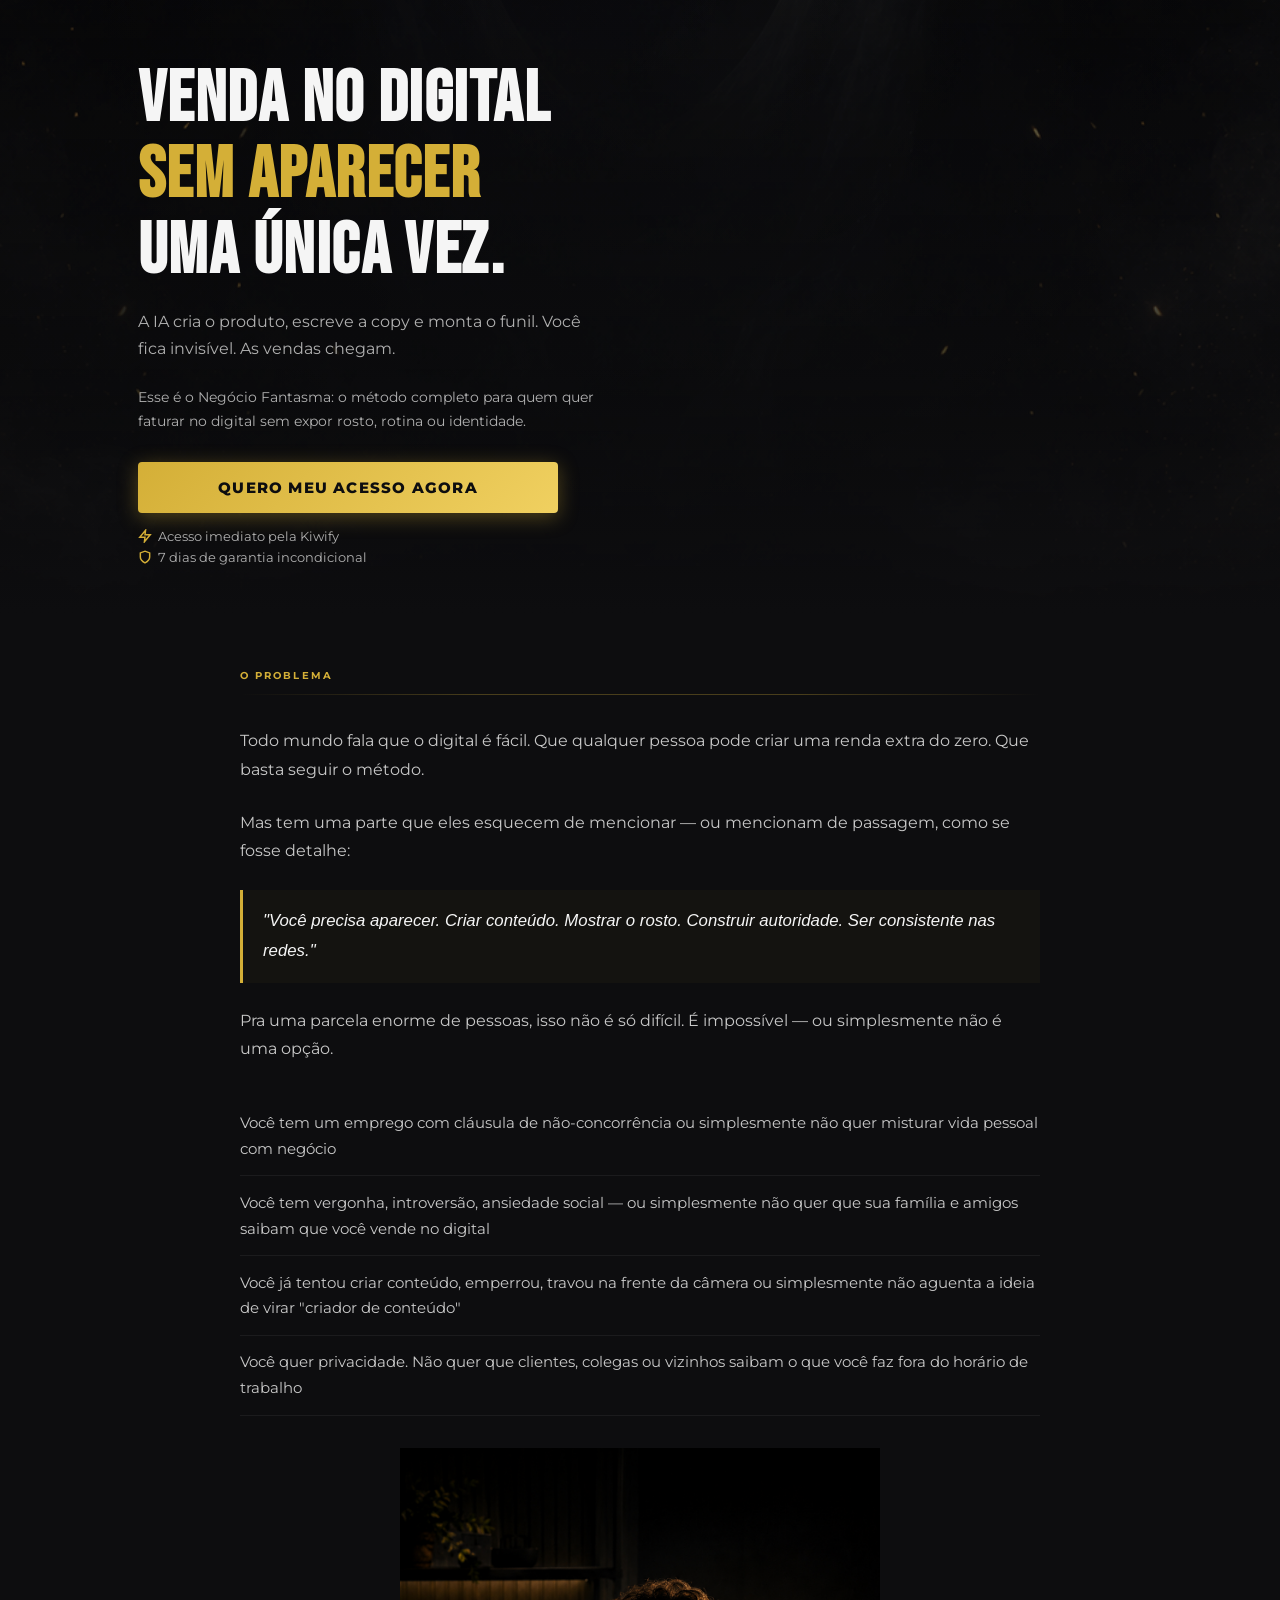
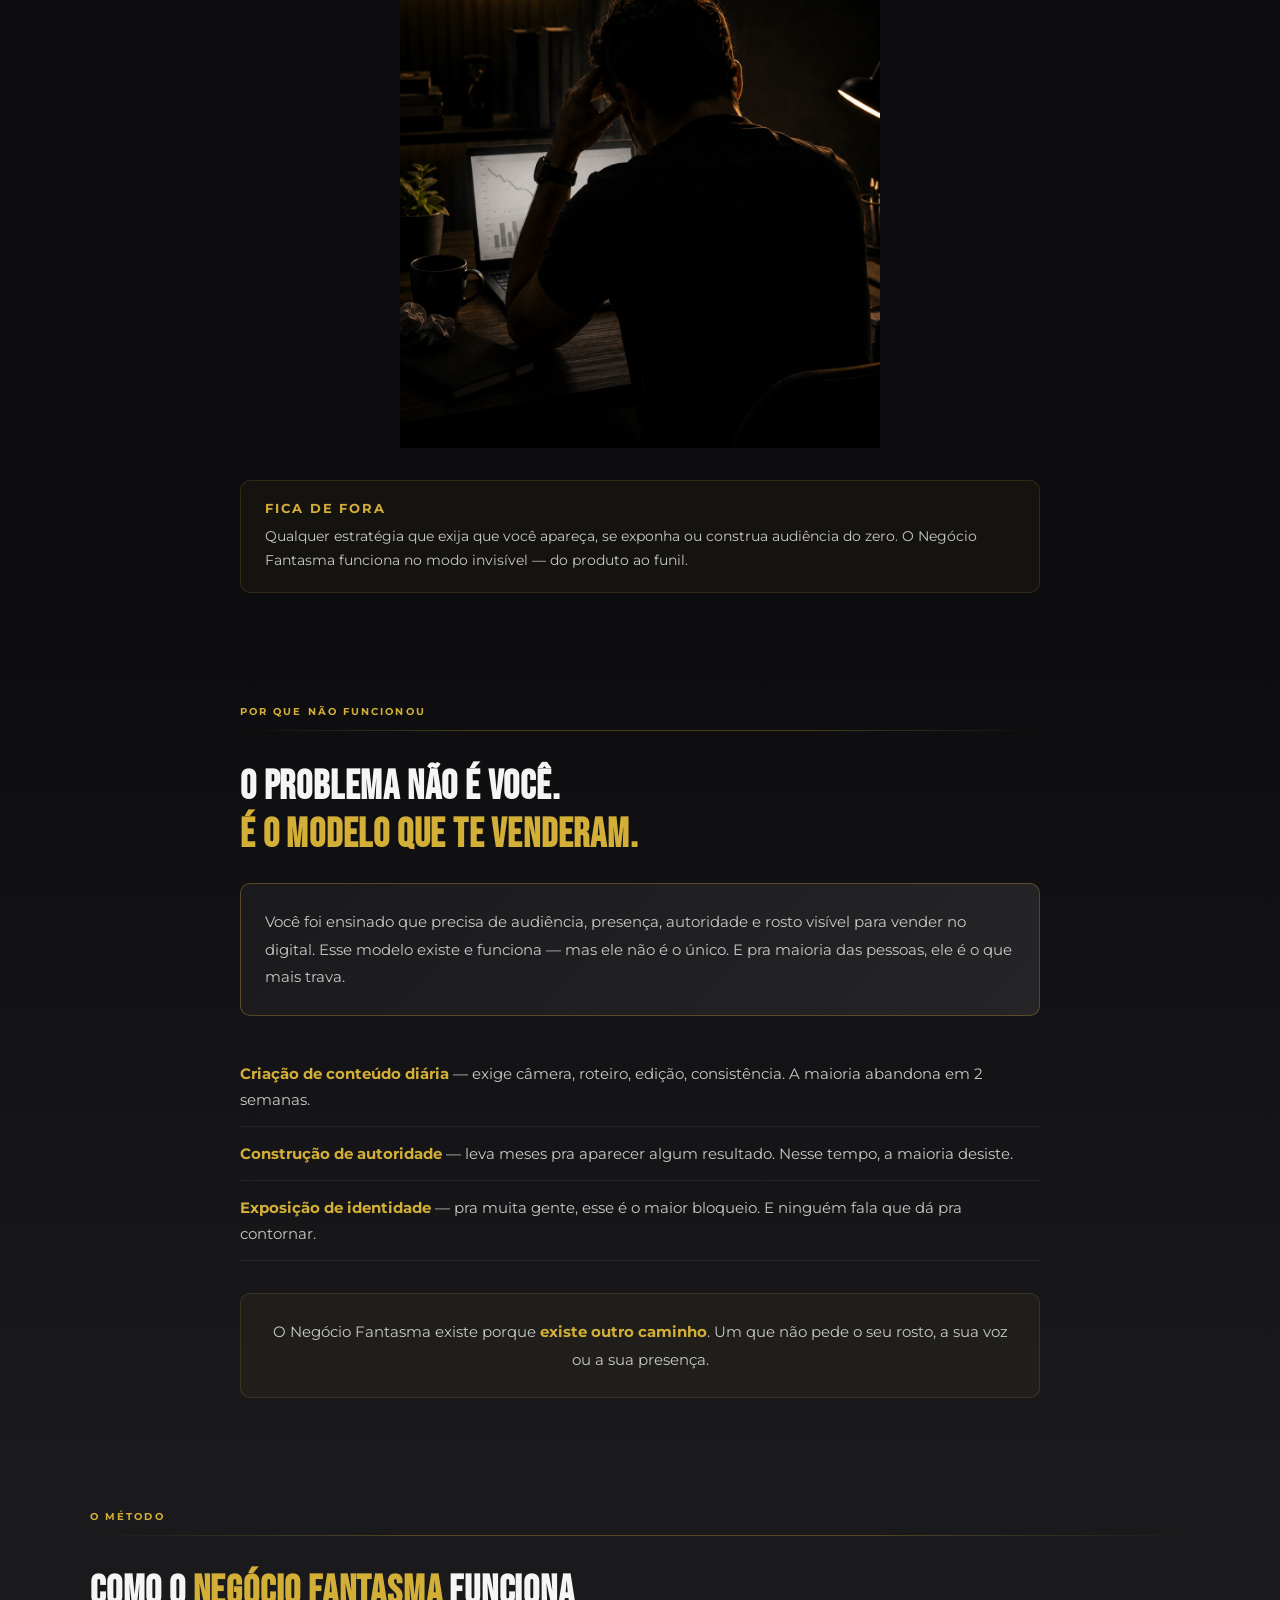
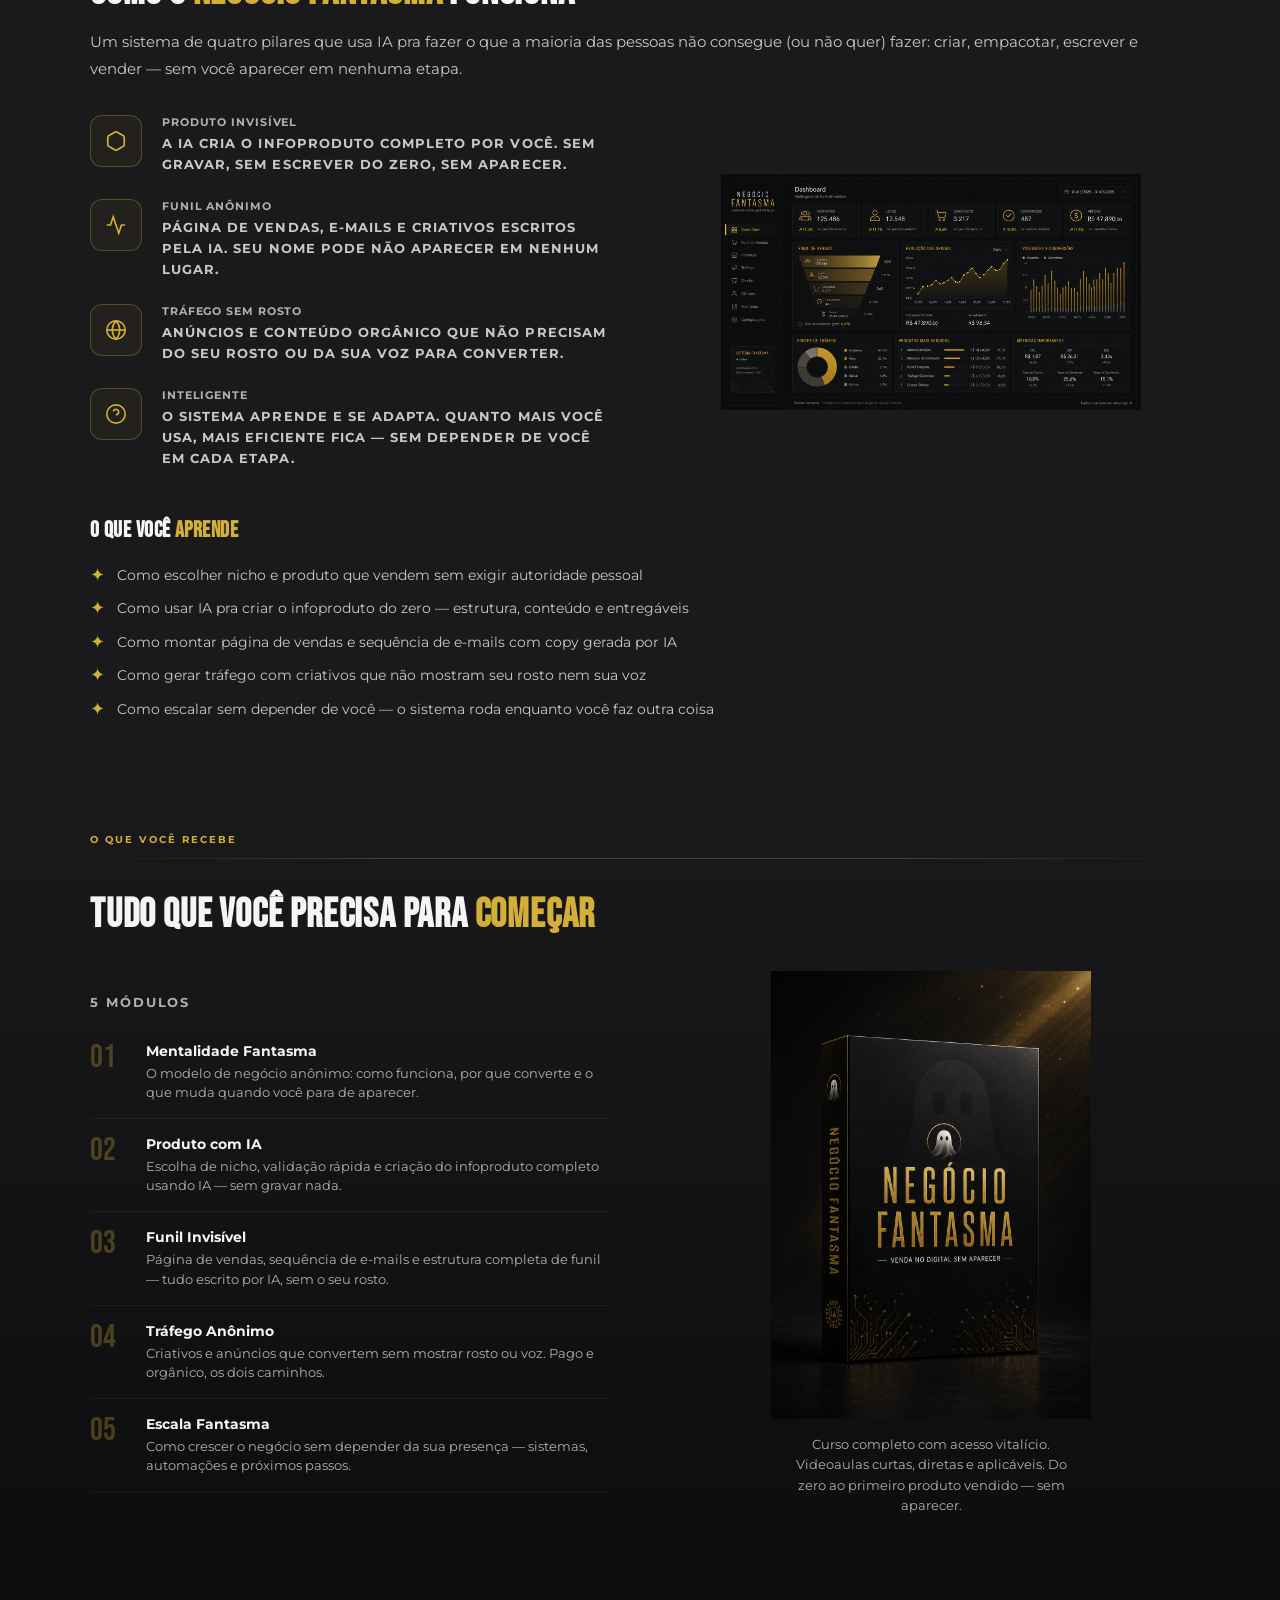
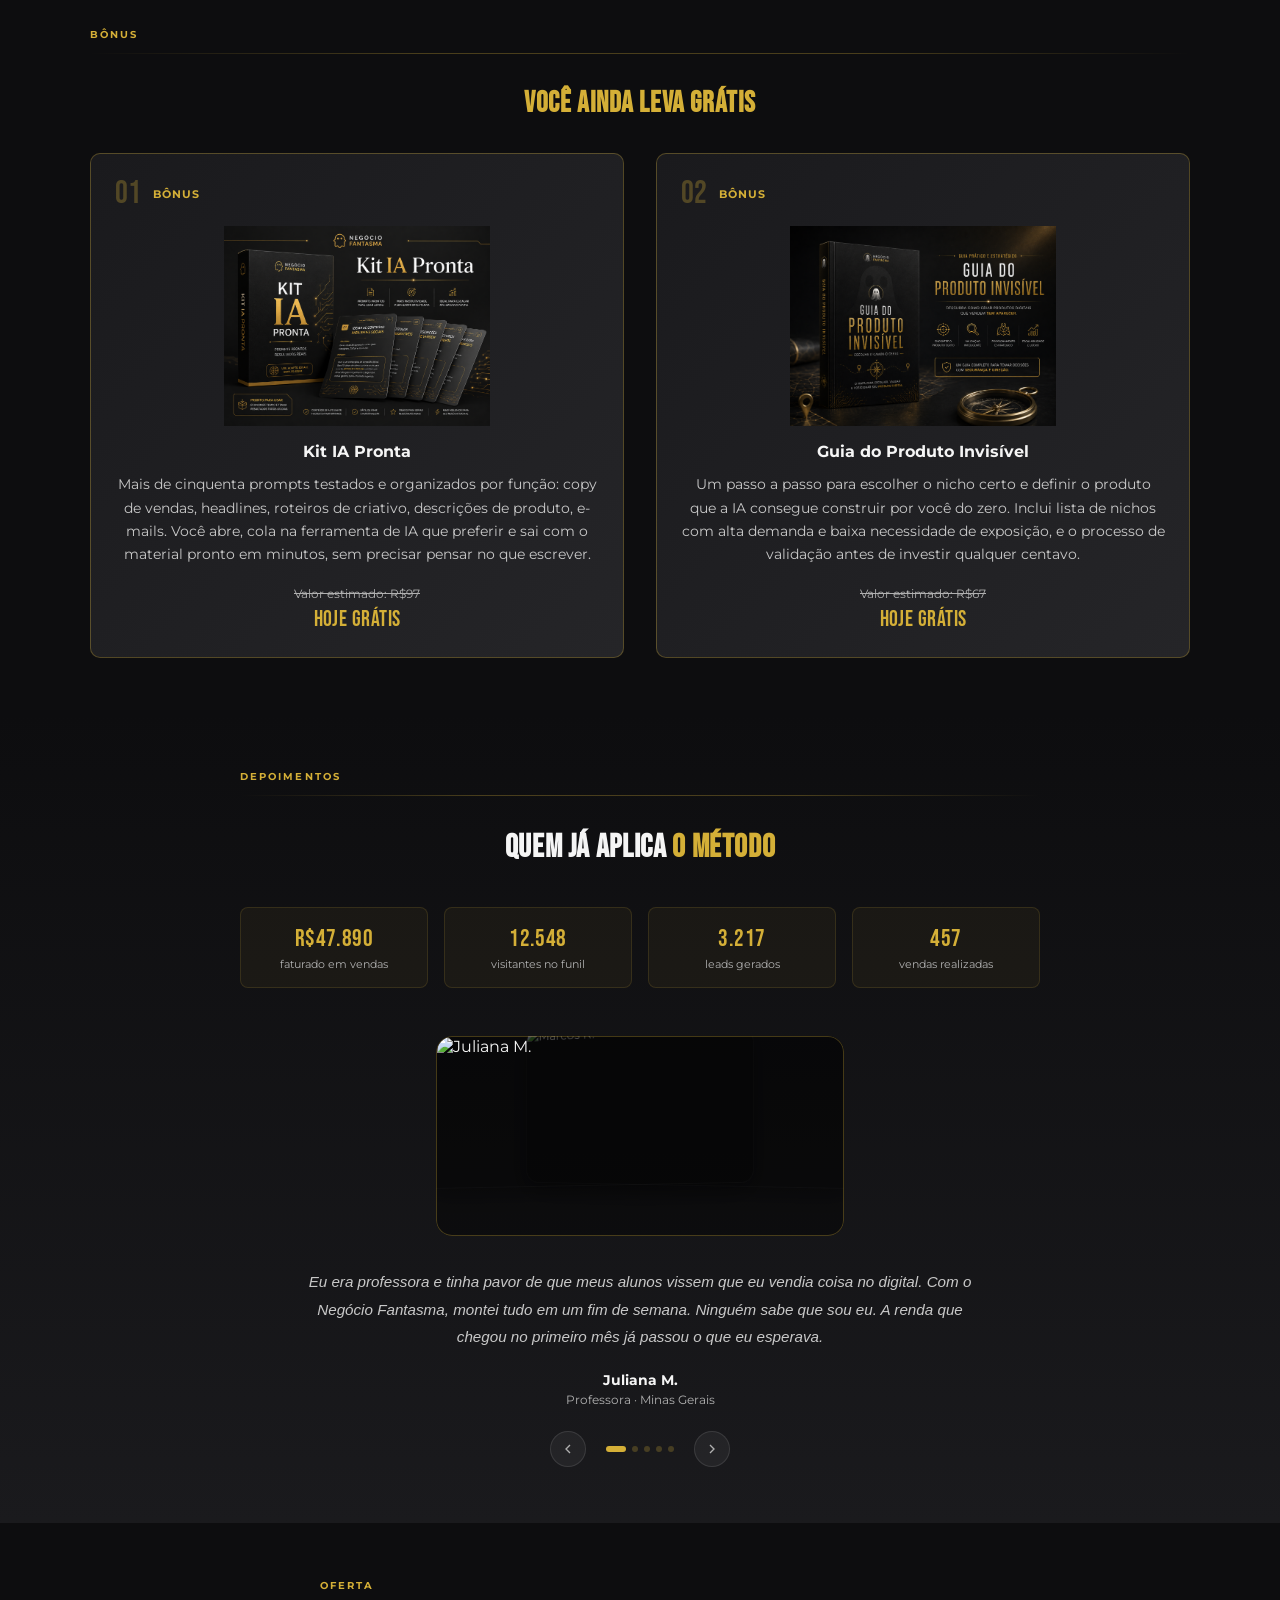
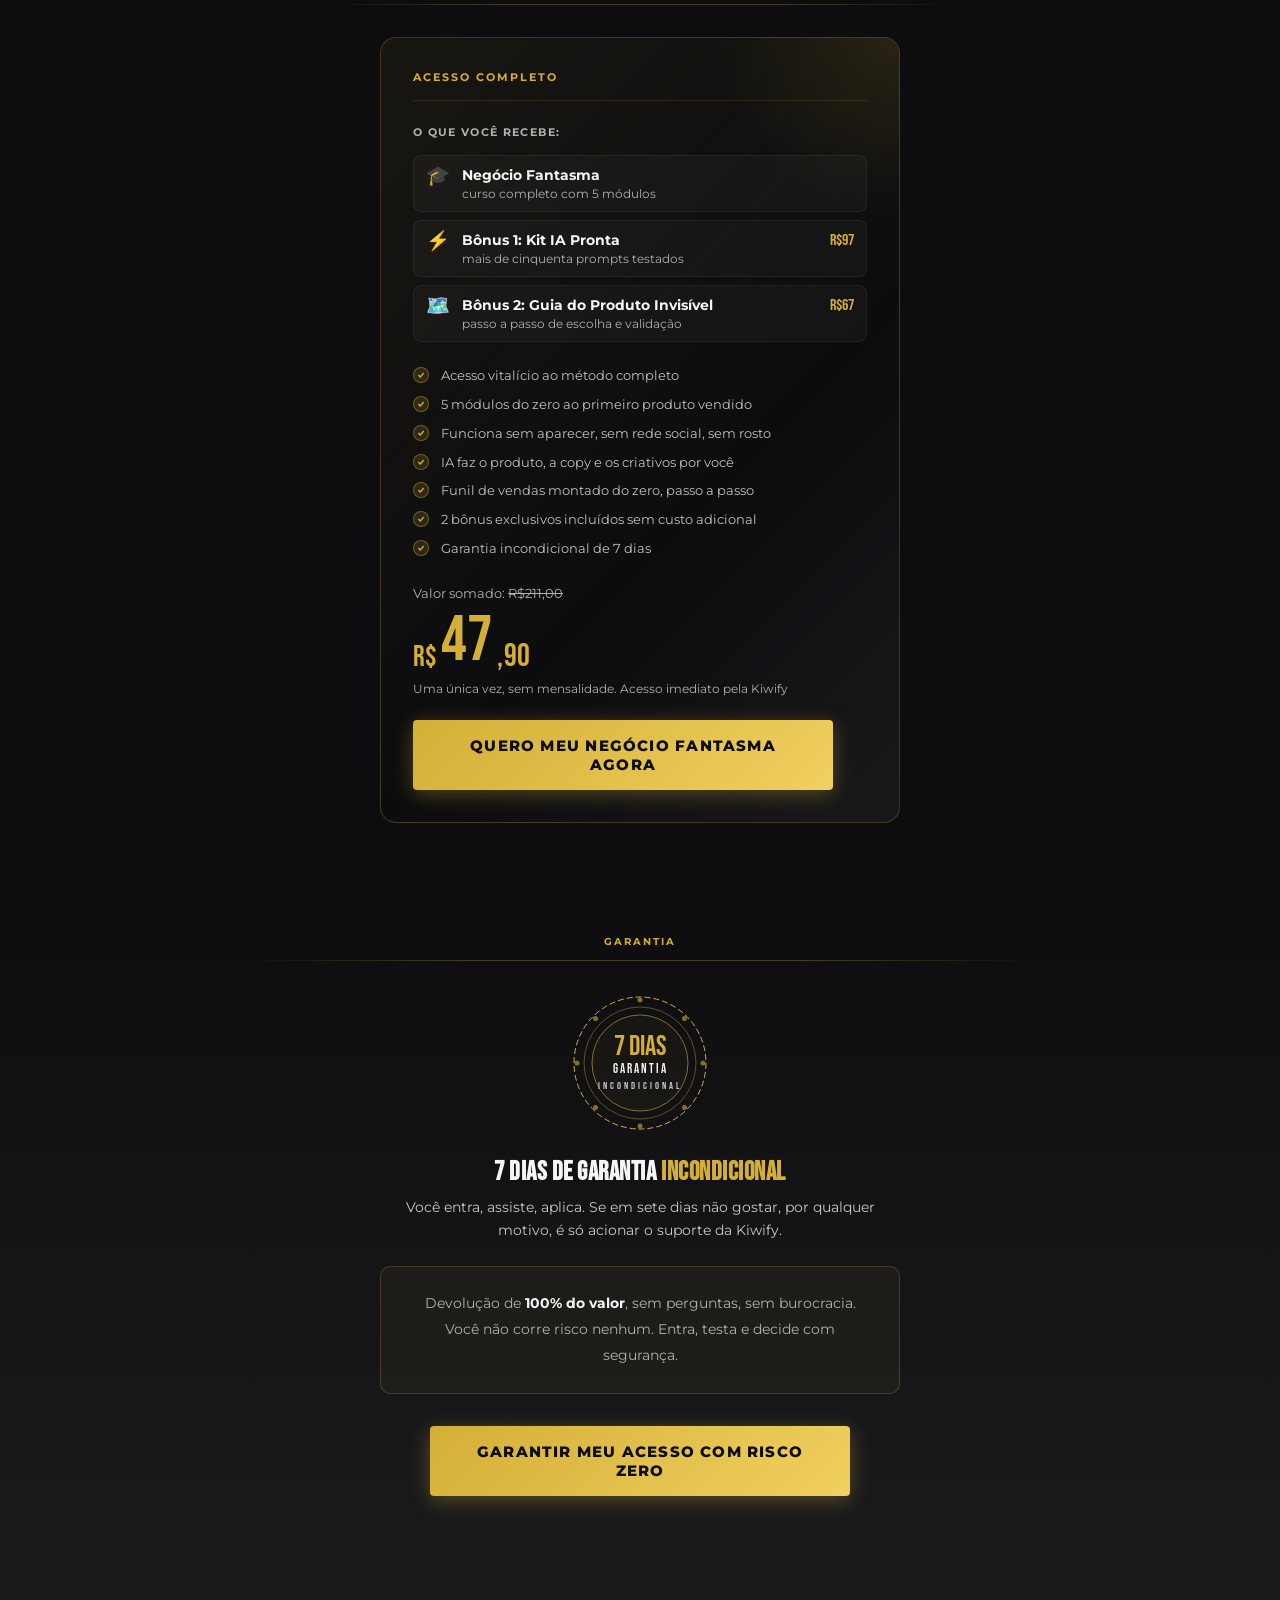
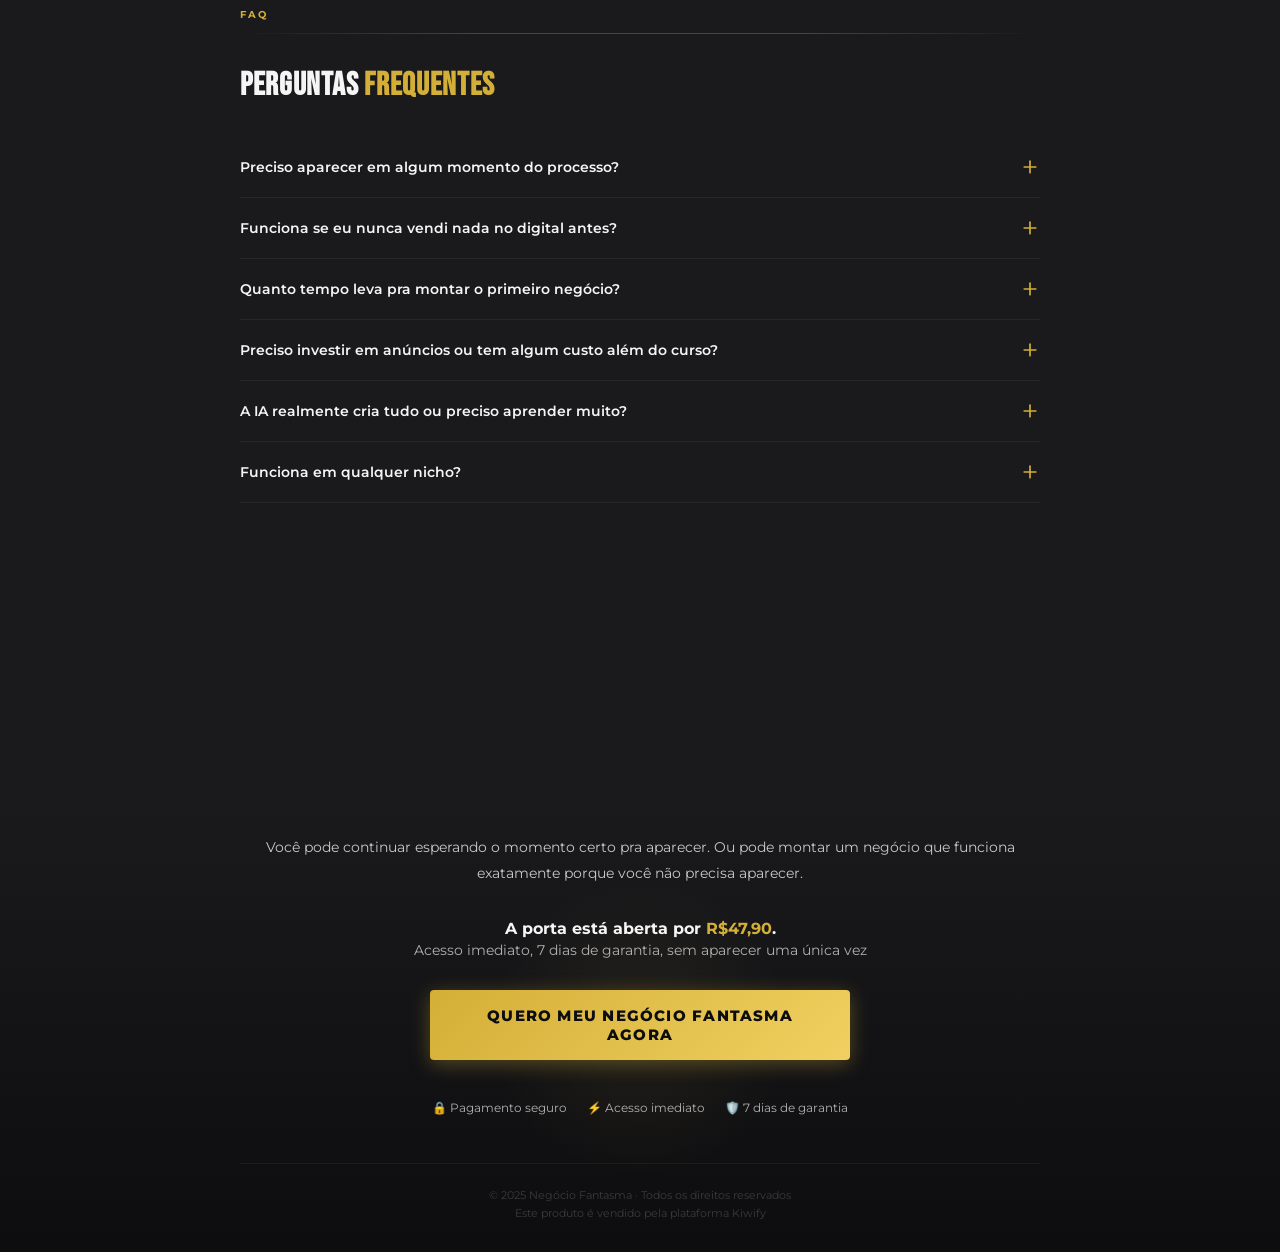
==== commit 506ffcca: "Fix visual: fonte/cor herdadas + layout desktop profissional Bug raiz: o CSS definia fonte Montserra" ====
--- a/b/index.html
+++ b/b/index.html
@@ -365,7 +365,7 @@
     </h2>
 
     <!-- Stats 2x2 -->
-    <div class="nf-fade-up" style="display:grid;grid-template-columns:repeat(2,1fr);gap:1rem;margin-bottom:3rem;">
+    <div class="nf-fade-up nf-stats-grid" style="display:grid;grid-template-columns:repeat(2,1fr);gap:1rem;margin-bottom:3rem;">
       <div style="background:rgba(212,175,55,0.05);border:1px solid rgba(212,175,55,0.15);border-radius:8px;padding:1rem;text-align:center;">
         <p class="nf-title" style="font-size:1.5rem;color:#d4af37;margin-bottom:0.25rem;">R$47.890</p>
         <p style="font-size:0.7rem;color:#b0b0b0;margin:0;">faturado em vendas</p>
--- a/styles.css
+++ b/styles.css
@@ -5,6 +5,9 @@
   50% { opacity: 0; }
 }
 
+/* o HTML não usa wrapper .nf-page — aplicar direto no body, senão o texto
+   herda preto/Times e o fundo fica branco */
+body,
 .nf-page {
   font-family: "Montserrat", sans-serif;
   background-color: #0d0d0f;
@@ -19,7 +22,17 @@
 }
 
 @media (min-width: 900px) {
+  /* coluna de leitura confortável pra seções de texto corrido; seções com
+     grid (módulos, bônus, depoimentos, método) continuam largas */
   .nf-container {
+    max-width: 800px;
+  }
+
+  .nf-container:has(.nf-grid-2),
+  .nf-container:has(.nf-grid-3),
+  .nf-container:has(.nf-bonus-grid),
+  .nf-container:has(.nf-testimonials-scroll),
+  .nf-container:has(.nf-circ-testimonials) {
     max-width: 1100px;
   }
 }
@@ -503,6 +516,27 @@
   color: #d4af37;
 }
 
+/* desktop: pill vira linha (ícone à esquerda, texto alinhado à esquerda) —
+   coluna centralizada é layout de mobile */
+@media (min-width: 900px) {
+  .nf-icon-pill {
+    display: grid;
+    grid-template-columns: auto 1fr;
+    column-gap: 1.25rem;
+    row-gap: 4px;
+    align-items: start;
+    text-align: left;
+  }
+
+  .nf-icon-pill .icon-wrap {
+    grid-row: 1 / span 2;
+  }
+
+  .nf-icon-pill p {
+    text-align: left !important;
+  }
+}
+
 /* ===== HERO DESKTOP ===== */
 .nf-hero-vsl-desktop {
   display: none;
@@ -648,8 +682,8 @@
   position: absolute;
   width: 100%;
   height: 100%;
-  object-fit: contain;
-  object-position: center bottom;
+  object-fit: cover;
+  object-position: center top;
   border-radius: 16px;
   box-shadow: 0 8px 32px rgba(0,0,0,0.5);
   background: rgba(0,0,0,0.4);
@@ -695,6 +729,13 @@
   transition: opacity 0.3s ease, transform 0.3s ease;
 }
 
+/* ===== STATS GRID (2x2 mobile → 4 col desktop) ===== */
+@media (min-width: 900px) {
+  .nf-stats-grid {
+    grid-template-columns: repeat(4, 1fr) !important;
+  }
+}
+
 /* ===== RESET BASICS ===== */
 *, *::before, *::after { box-sizing: border-box; }
 body { margin: 0; padding: 0; }
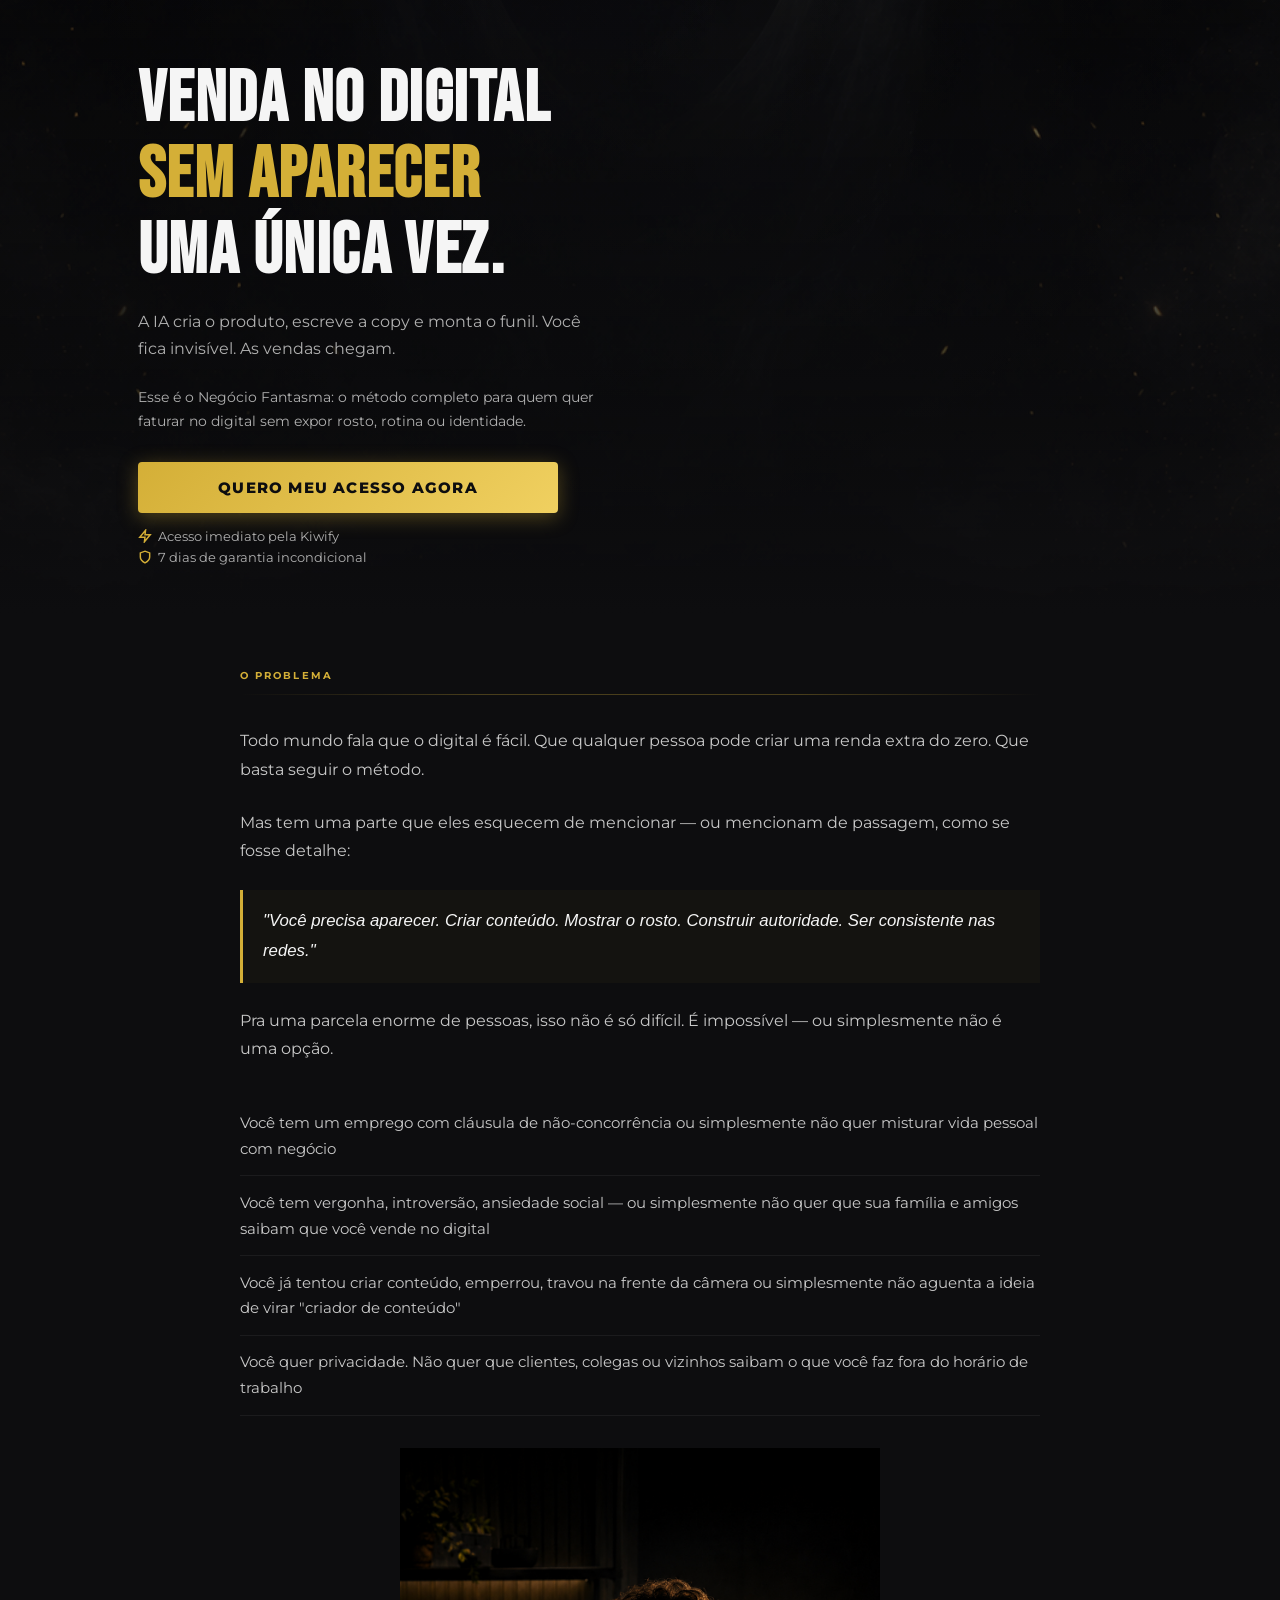
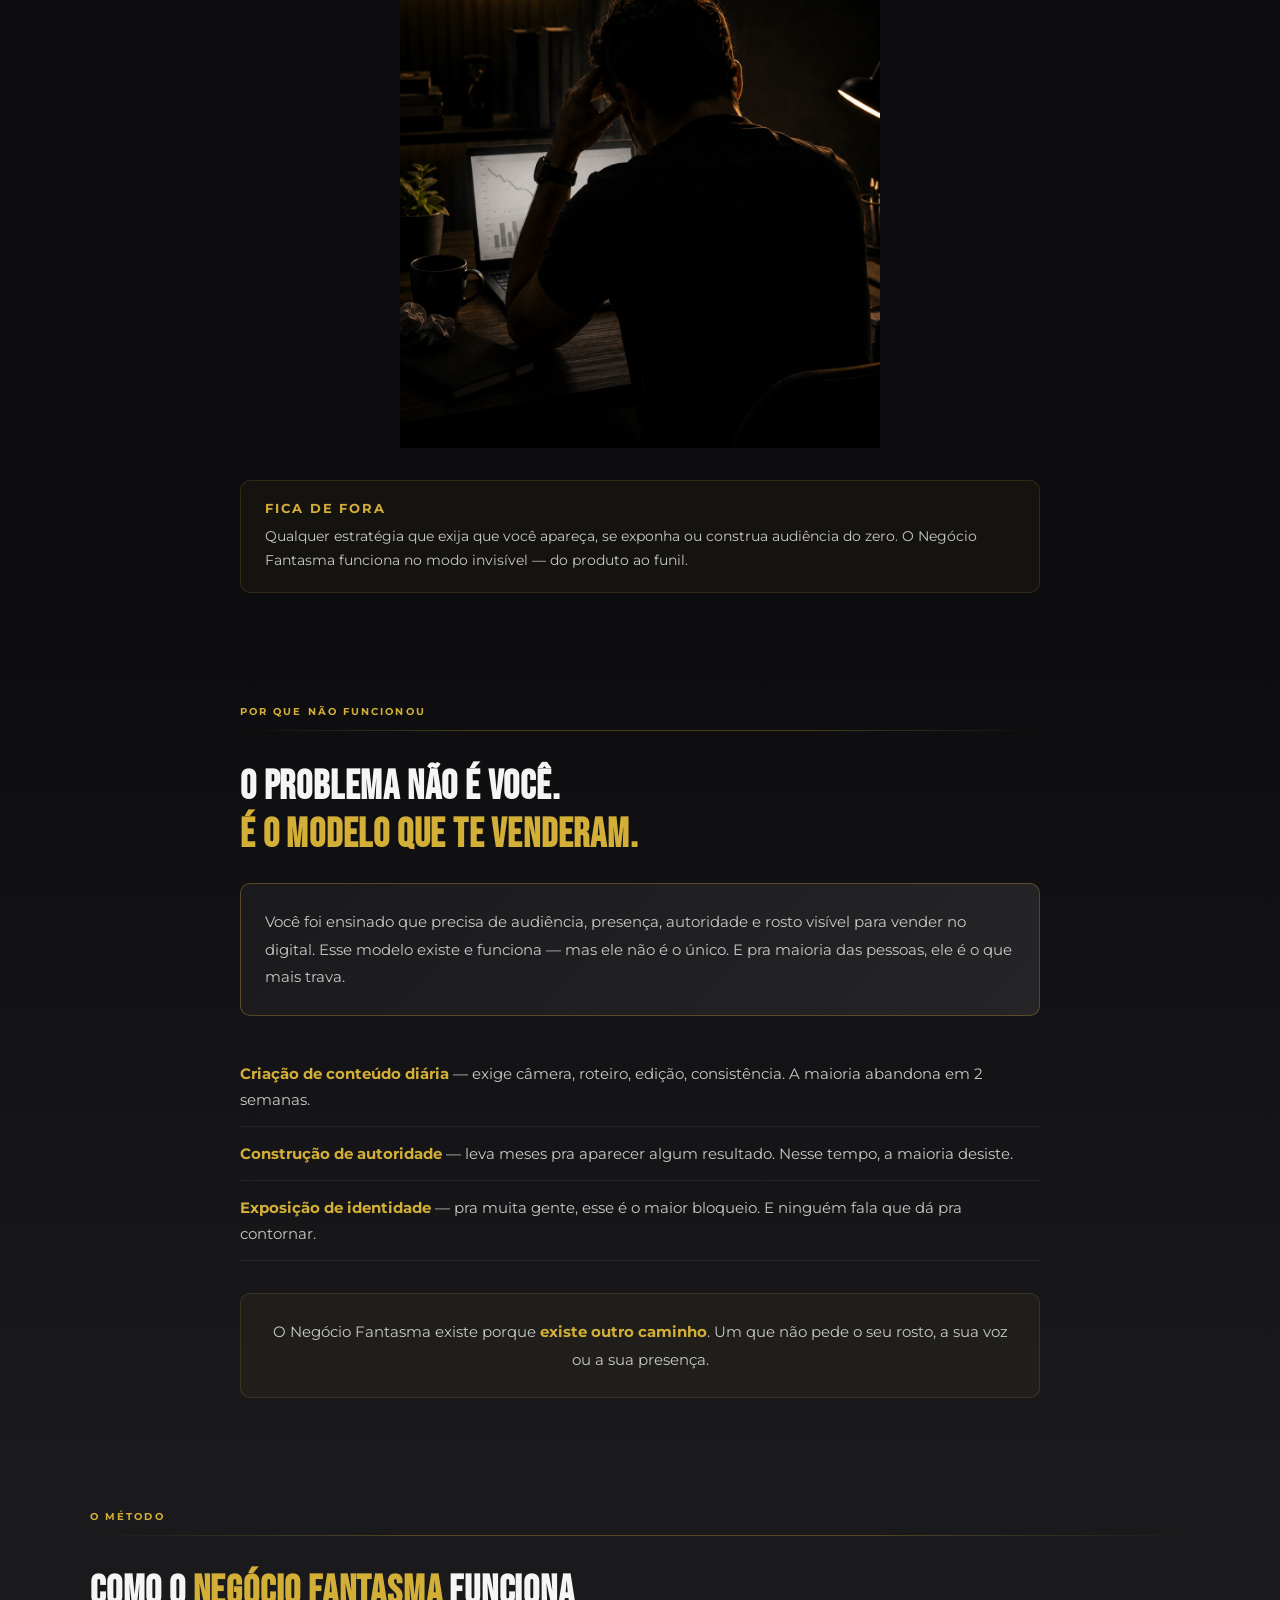
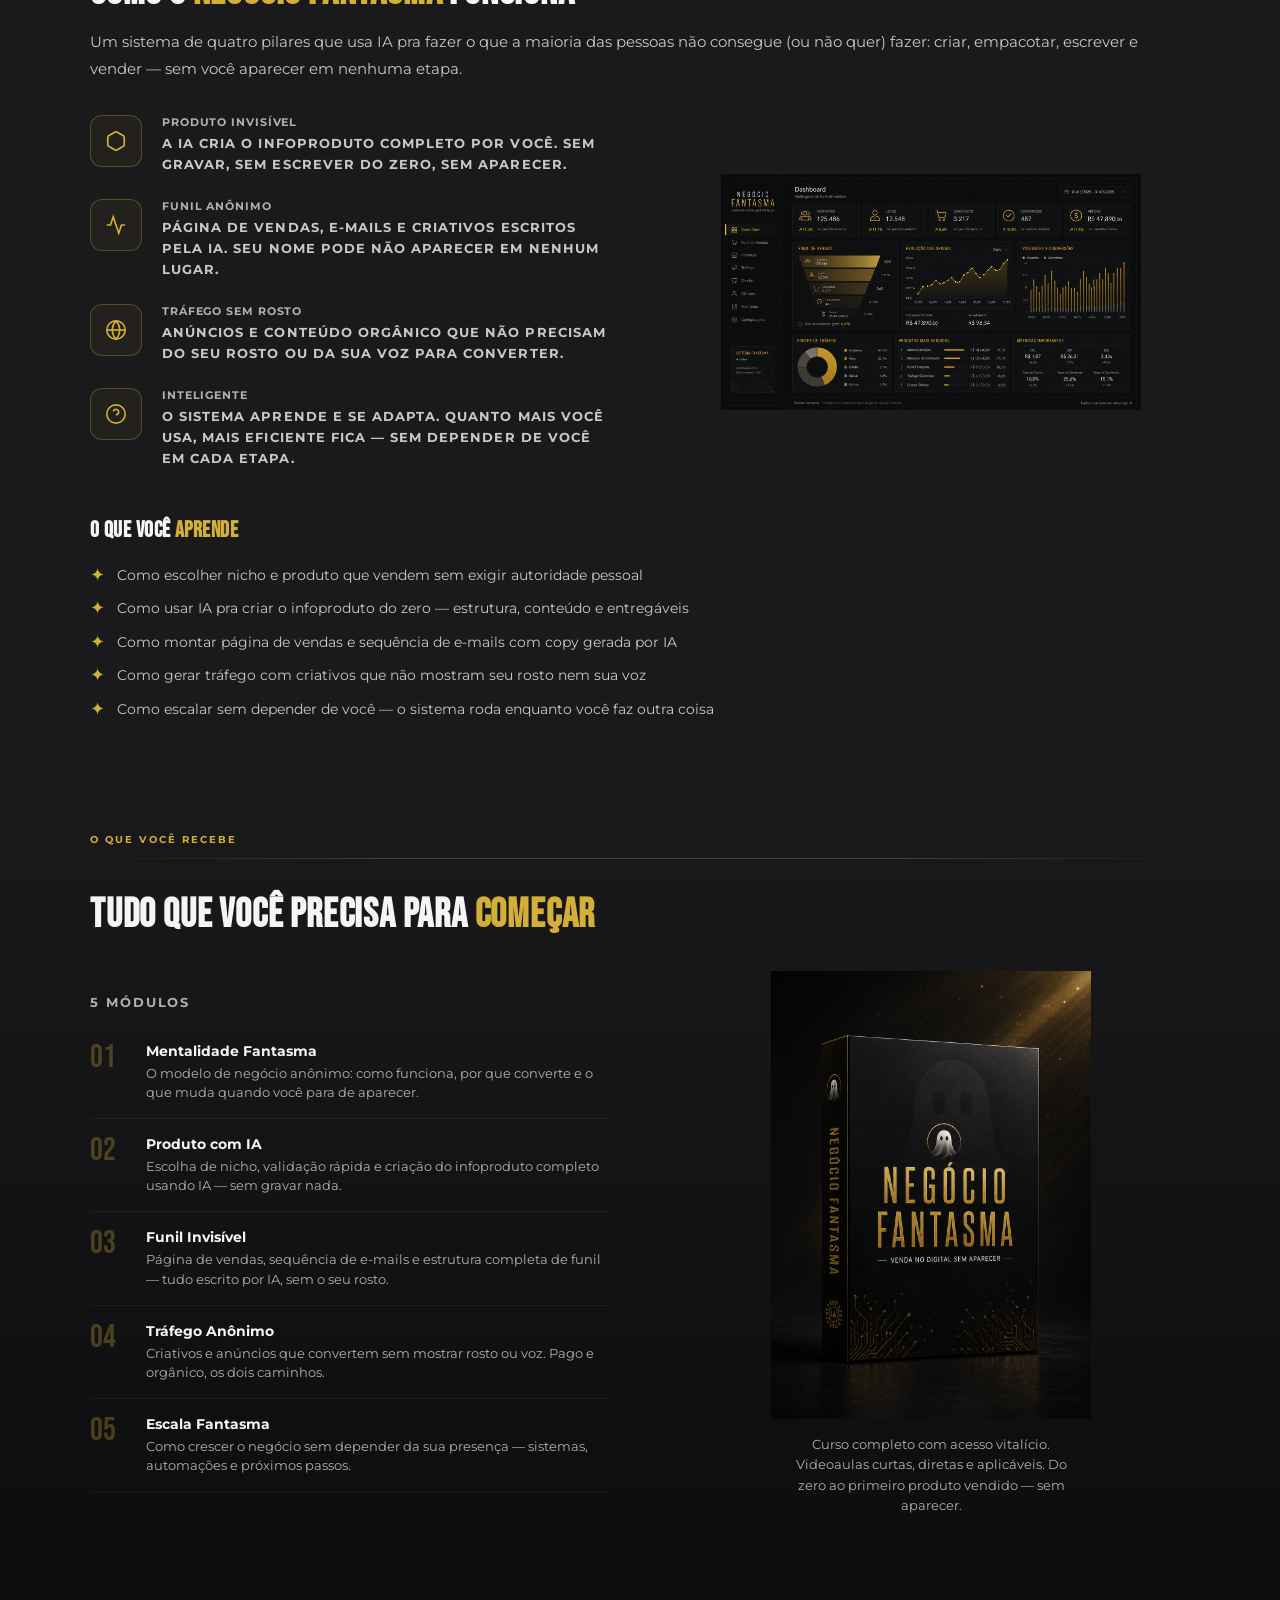
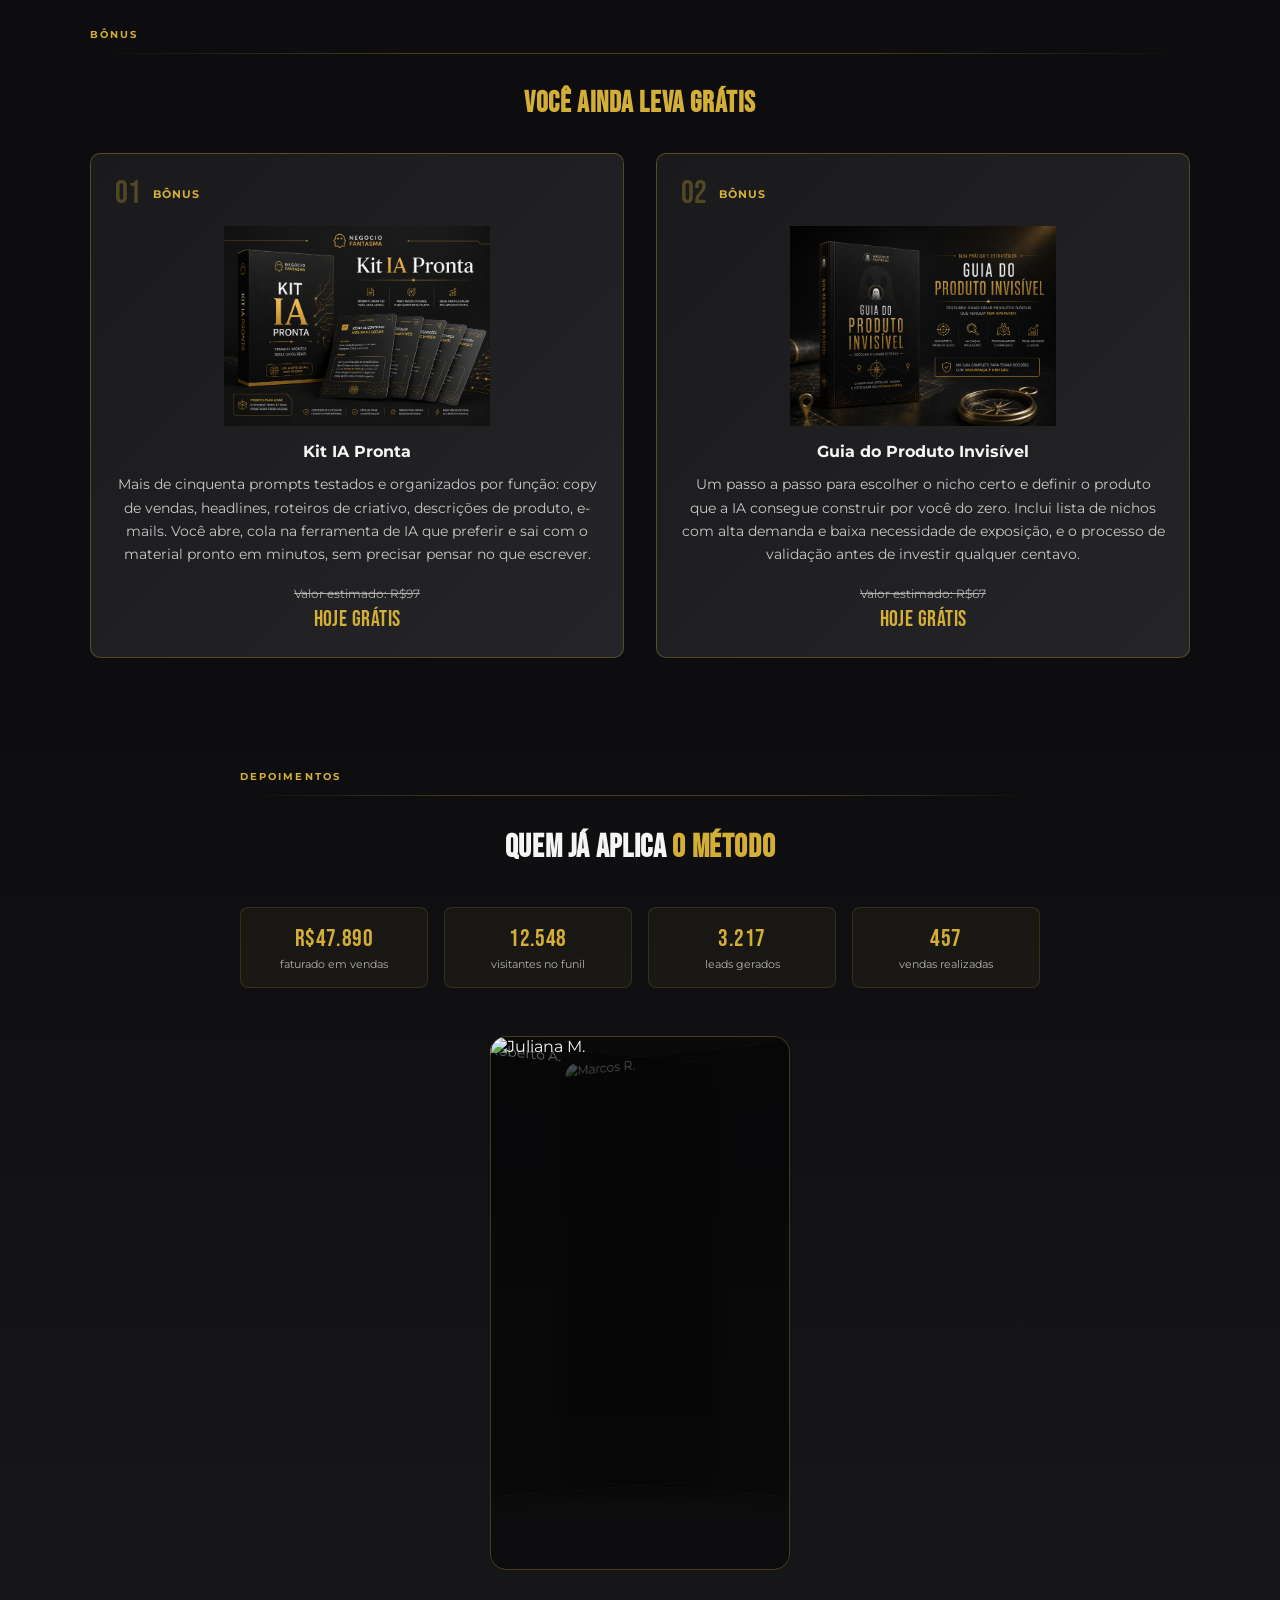
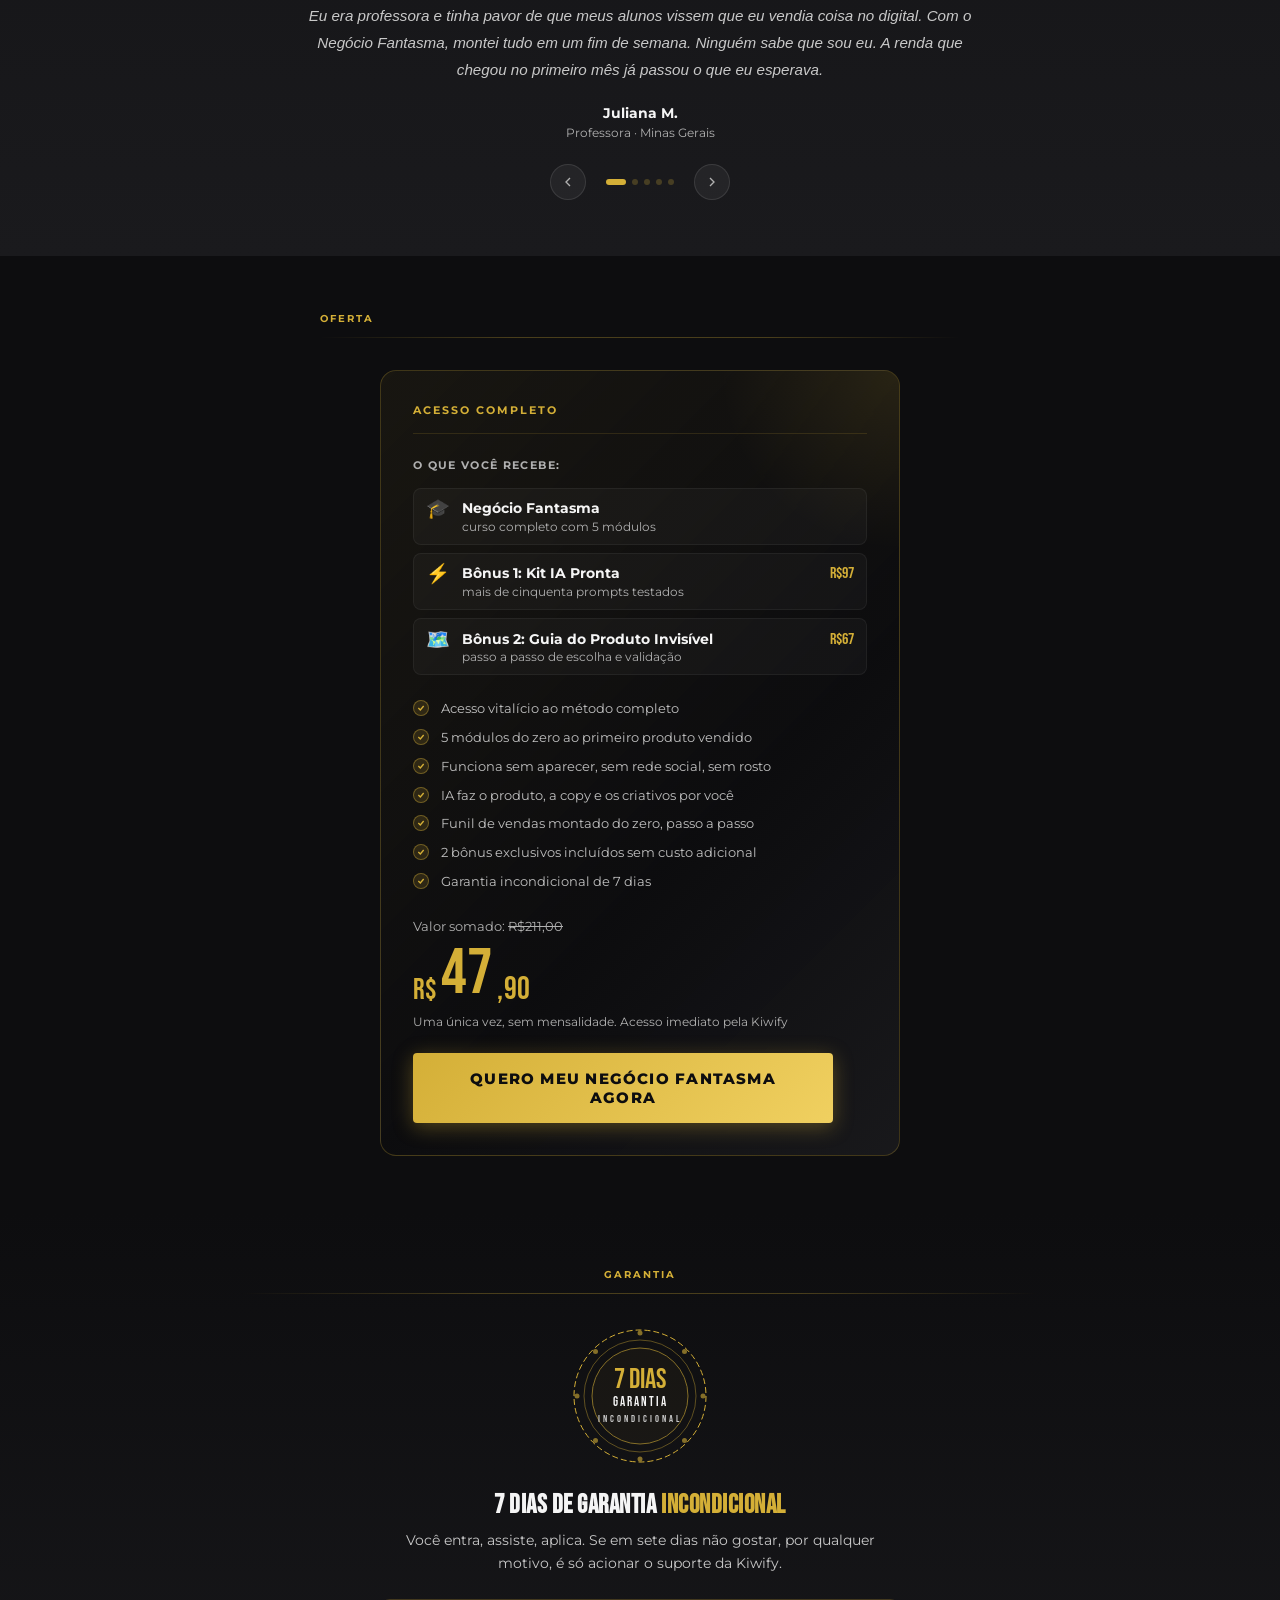
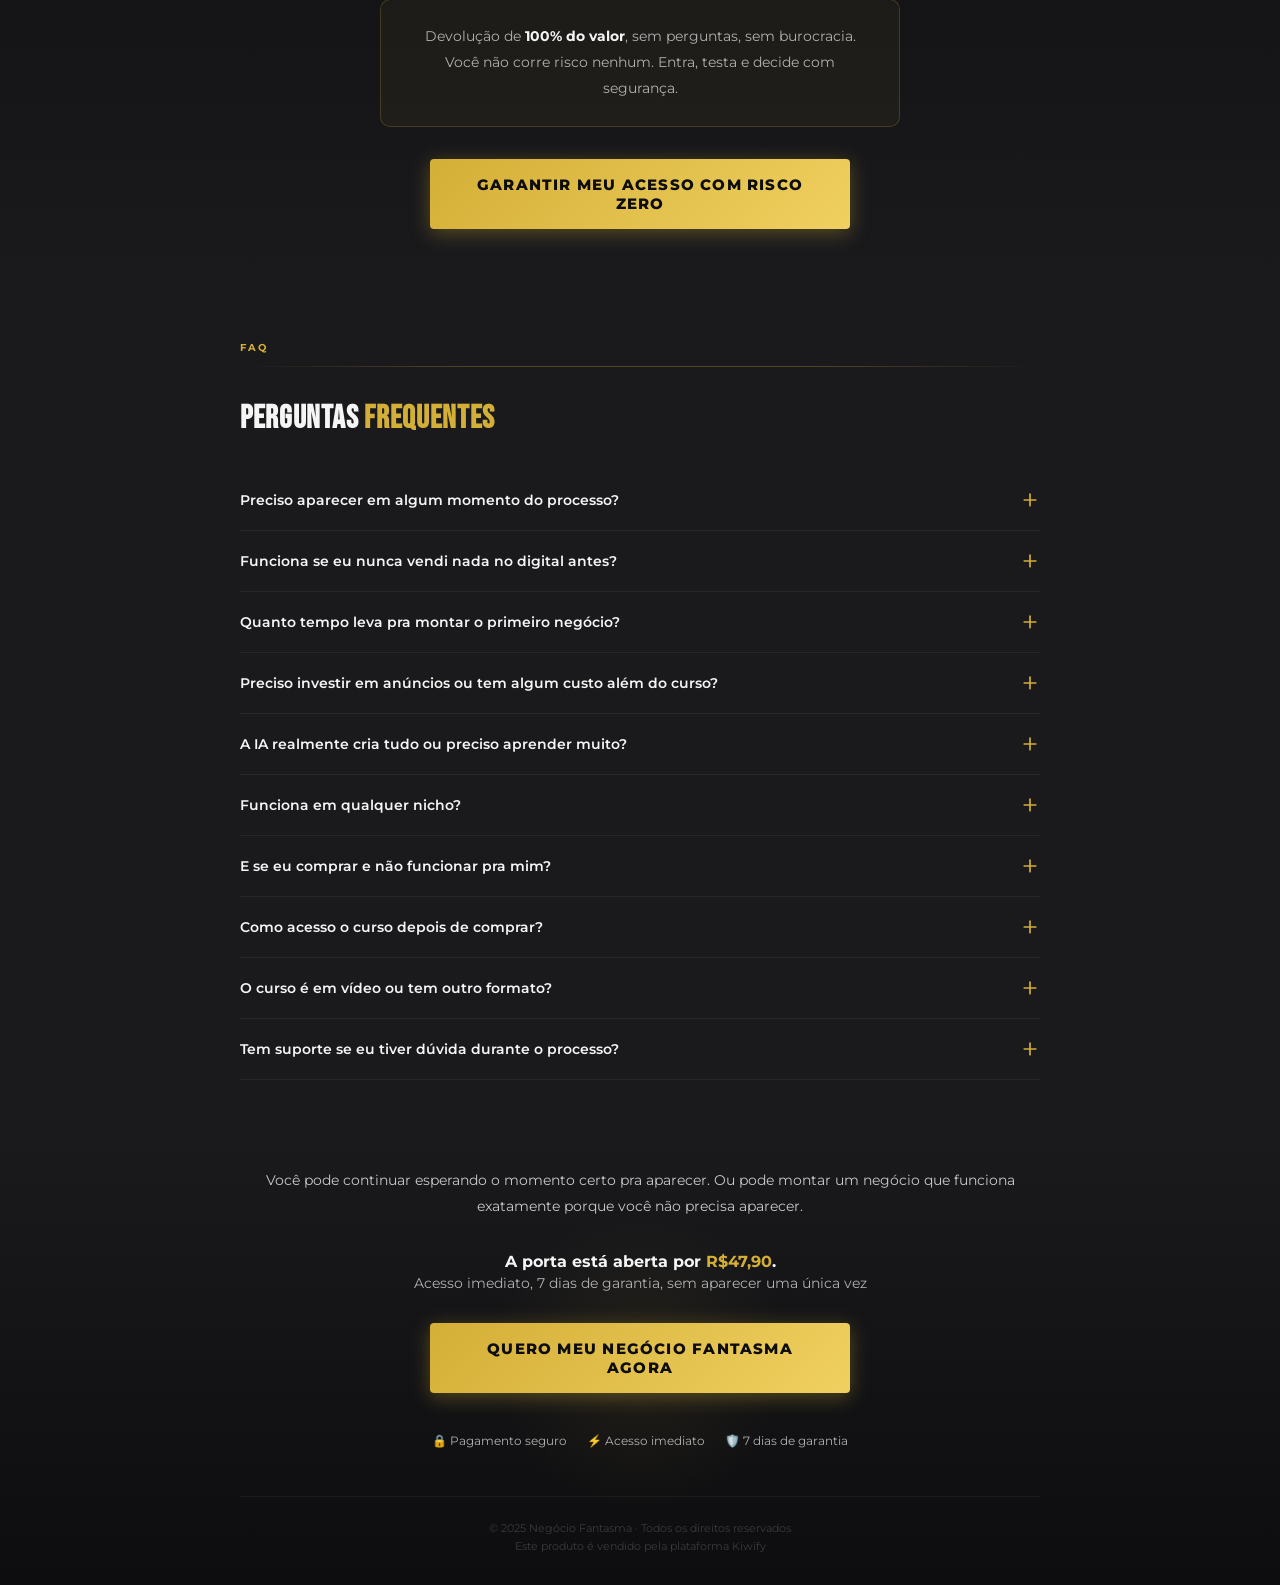
==== commit 38b1c8e9: "Fix: fotos dos depoimentos sem corte + FAQ 7-10 visiveis (espaco vazio no fim) - Carrossel de depoim" ====
--- a/b/index.html
+++ b/b/index.html
@@ -386,7 +386,8 @@
 
     <!-- CircularTestimonials -->
     <div id="nf-circ-container" class="nf-fade-up" style="max-width:680px;margin:0 auto;">
-      <div class="nf-circ-images" style="position:relative;height:200px;display:flex;align-items:flex-end;justify-content:center;margin-bottom:2rem;perspective:800px;"></div>
+      <!-- quadro retrato na proporção exata das fotos (941x1672) pra não cortar -->
+      <div class="nf-circ-images" style="position:relative;width:min(300px,75vw);aspect-ratio:941/1672;height:auto;margin:0 auto 2rem;perspective:800px;"></div>
 
       <div style="text-align:center;margin-bottom:1.5rem;">
         <p class="nf-circ-quote" style="font-size:0.95rem;line-height:1.8;color:#c8c8c8;font-style:italic;margin-bottom:1.25rem;min-height:80px;transition:opacity 0.3s,transform 0.3s;"></p>
--- a/styles.css
+++ b/styles.css
@@ -299,6 +299,8 @@
 .nf-stagger.visible > *:nth-child(4) { opacity: 1; transform: none; transition-delay: 0.35s; }
 .nf-stagger.visible > *:nth-child(5) { opacity: 1; transform: none; transition-delay: 0.45s; }
 .nf-stagger.visible > *:nth-child(6) { opacity: 1; transform: none; transition-delay: 0.55s; }
+/* do 7º em diante (ex: FAQ tem 10 itens) — sem isso ficam opacity:0 pra sempre */
+.nf-stagger.visible > *:nth-child(n+7) { opacity: 1; transform: none; transition-delay: 0.65s; }
 
 /* blur-in animation (replaces framer-motion) */
 @keyframes nf-blur-in {
